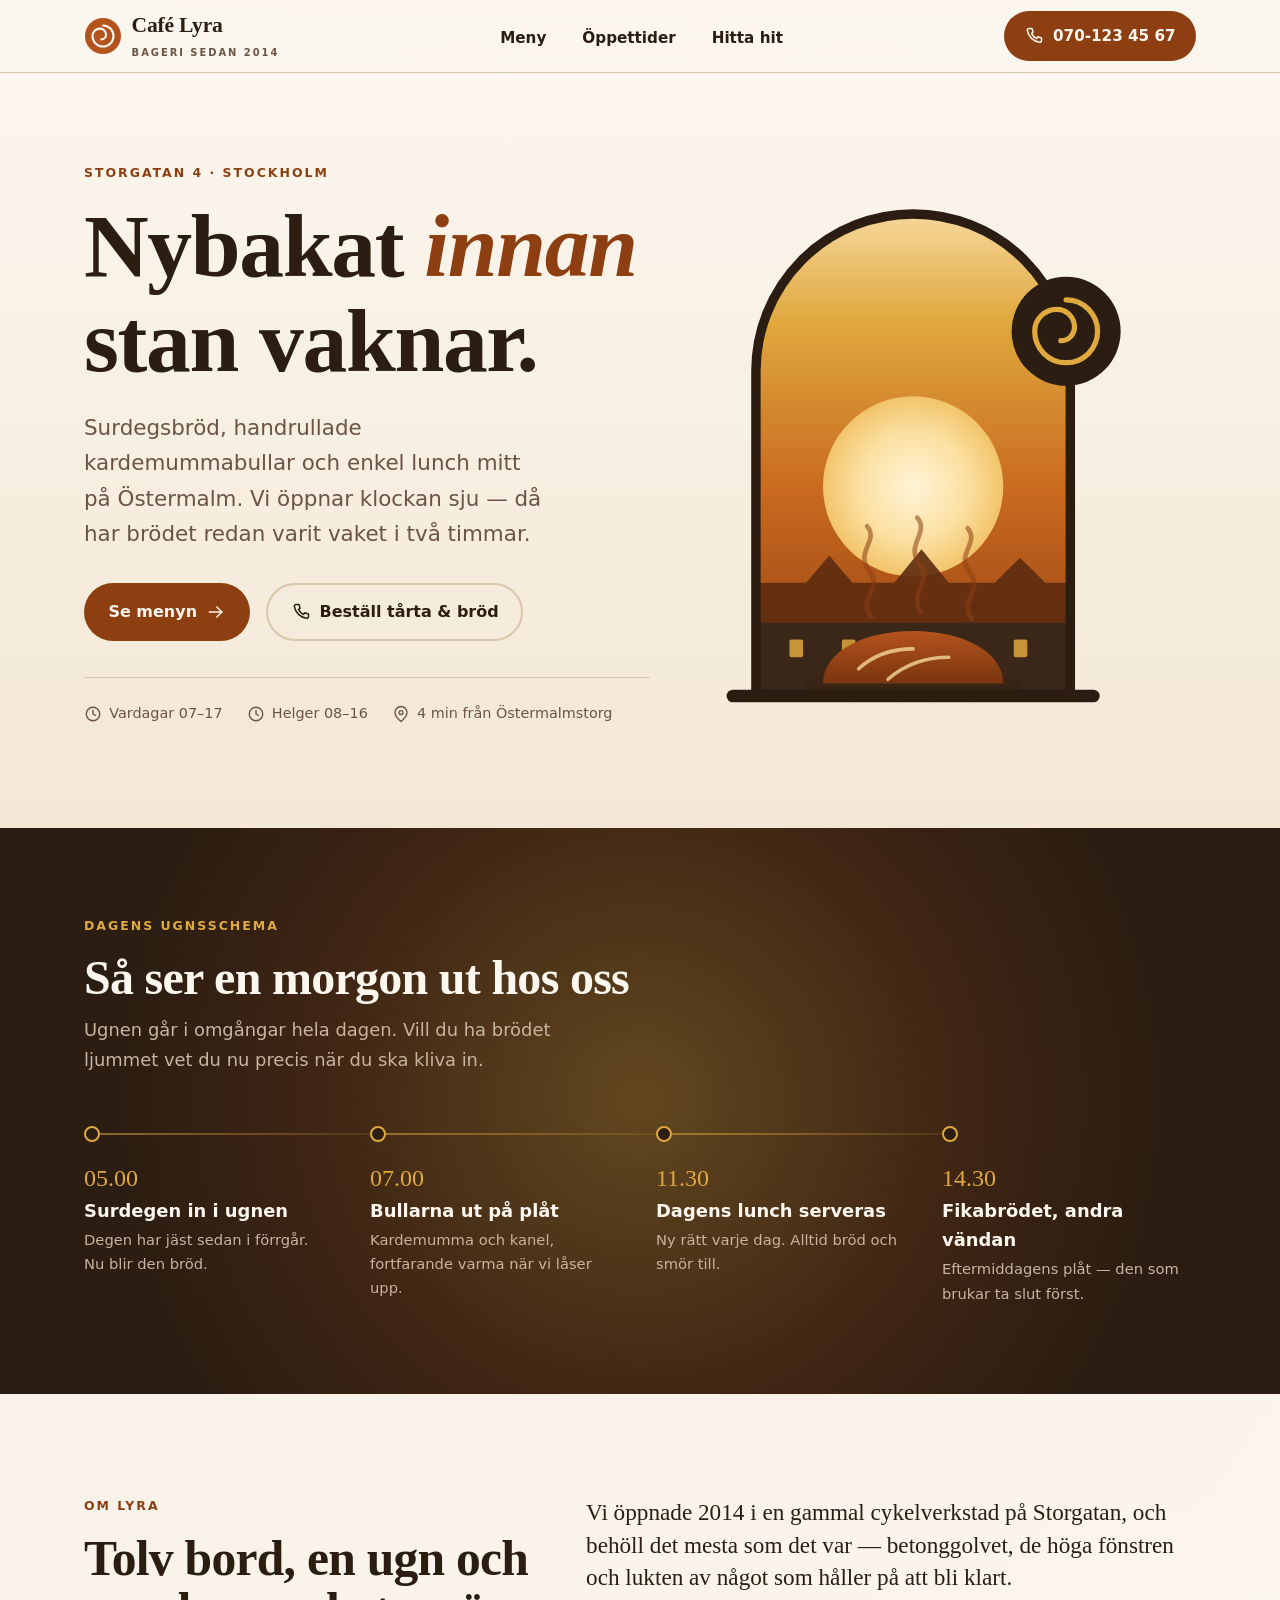
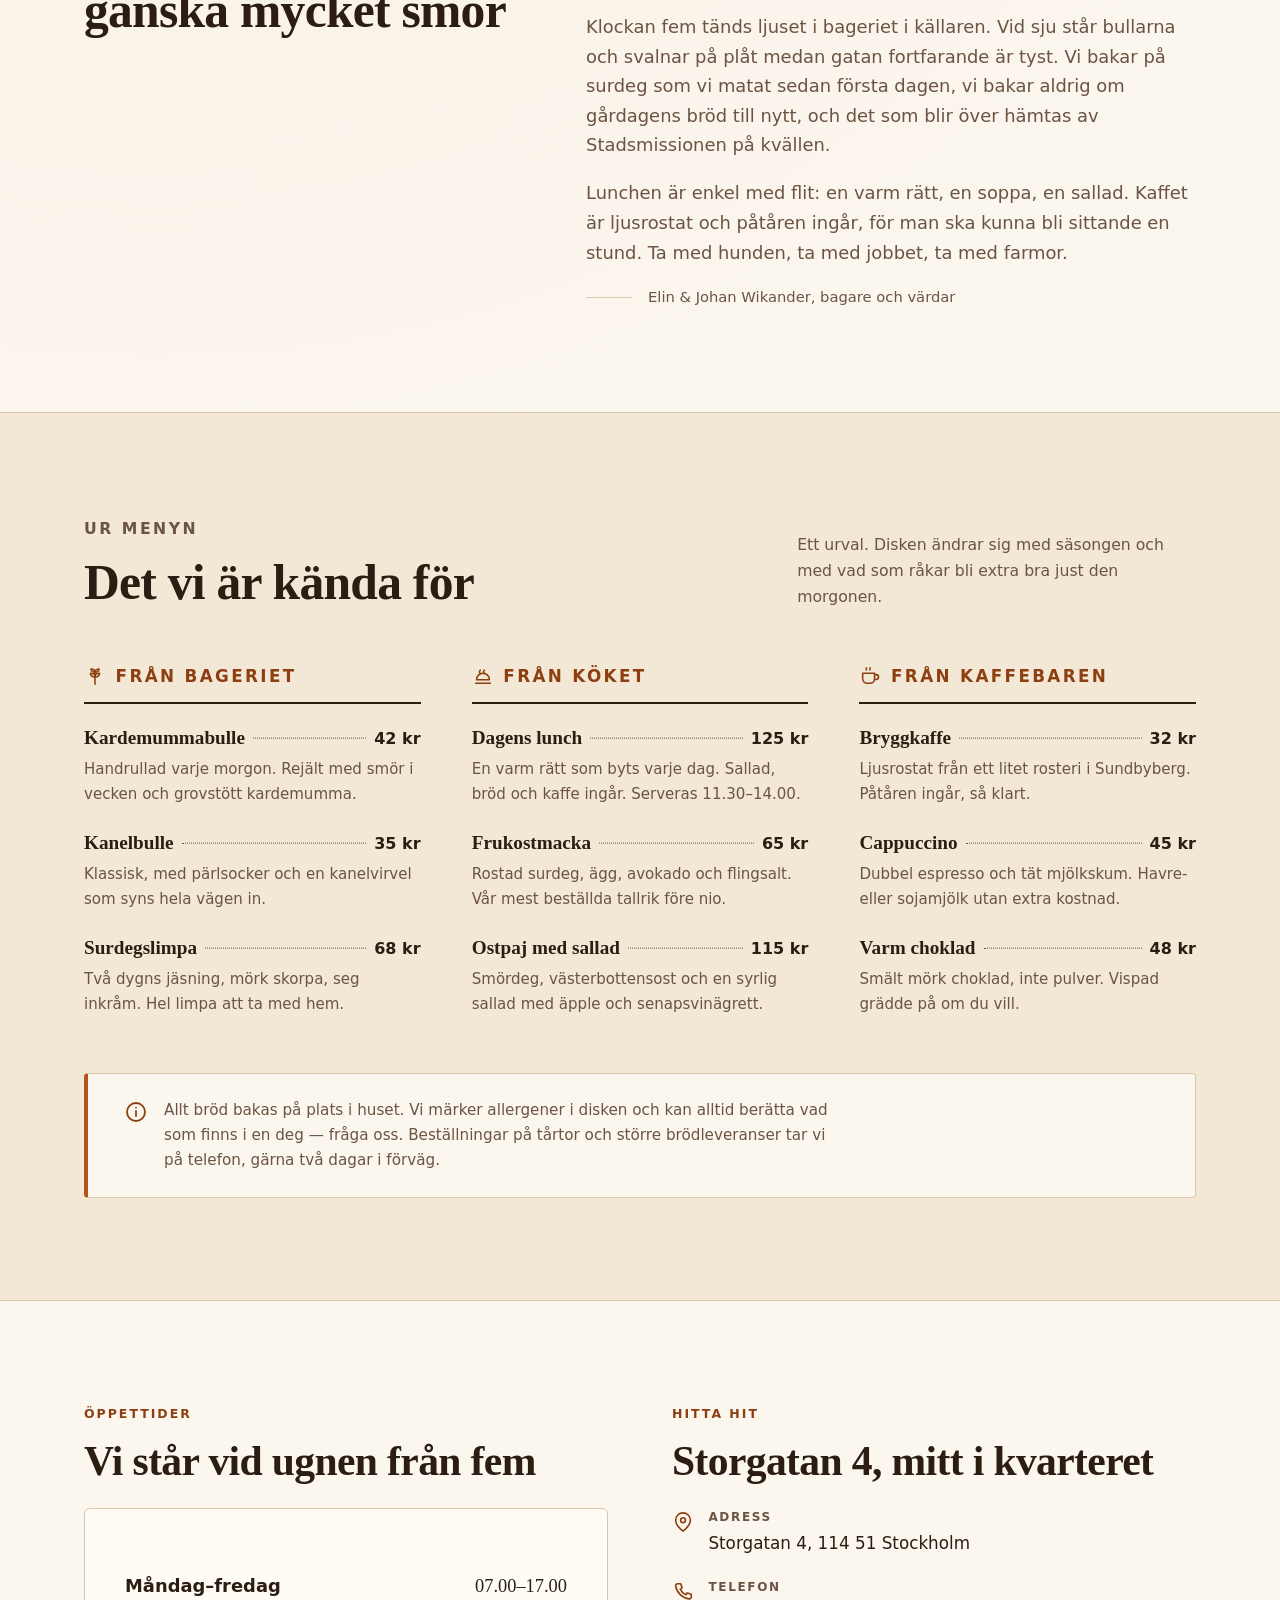
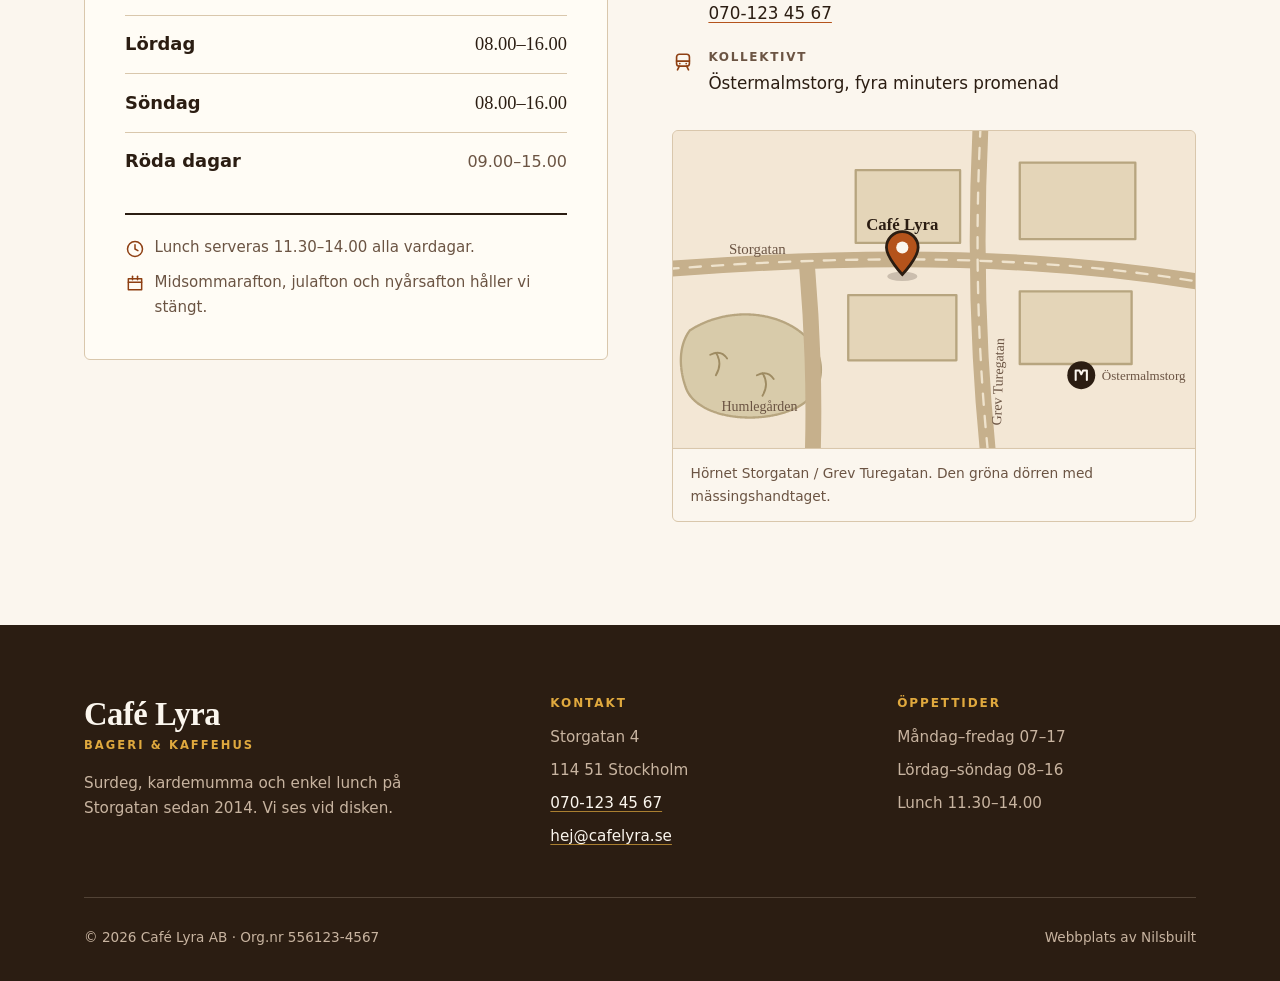
==== demo/cafe-lyra/index.html @ ed6416a3 "feat: Swedish-first bilingual site, comparison table, about and phone proof The customers are Swedis" ====
<!DOCTYPE html>
<html lang="sv">
<head>
<meta charset="utf-8">
<meta name="viewport" content="width=device-width, initial-scale=1">
<title>Café Lyra — bageri och kaffehus på Storgatan i Stockholm</title>
<meta name="description" content="Café Lyra på Storgatan 4 i Stockholm. Surdegsbröd bakat varje morgon, handrullade kardemummabullar och enkel lunch. Öppet 7–17 på vardagar, 8–16 på helger.">
<meta property="og:title" content="Café Lyra — bageri och kaffehus på Storgatan">
<meta property="og:description" content="Surdegsbröd bakat varje morgon, handrullade kardemummabullar och enkel lunch. Storgatan 4, Stockholm.">
<meta property="og:type" content="website">
<meta property="og:locale" content="sv_SE">
<meta name="theme-color" content="#2B1D12">
<style>
  /* ---------------------------------------------------------------
     Café Lyra — visual identity
     Palette: burnt amber, dark roast brown, flour cream, wheat gold
     Type:    Georgia-led serif for voice, system sans for detail
  ----------------------------------------------------------------*/
  :root{
    --cream:      #FBF6EE;
    --cream-deep: #F3E7D5;
    --sand:       #EADCC6;
    --ink:        #2B1D12;
    --ink-soft:   #6B5443;
    --amber:      #B4531B;
    --amber-deep: #8E3F12;
    --gold:       #E0A93E;
    --dark:       #2B1D12;
    --dark-2:     #3B2718;
    --on-dark:    #FBF6EE;
    --on-dark-soft:#C8B4A0;
    --rule:       #D9C7AC;

    --serif: Georgia, "Iowan Old Style", "Palatino Linotype", "Book Antiqua", Palatino, "Times New Roman", serif;
    --sans: system-ui, -apple-system, "Segoe UI", Roboto, "Helvetica Neue", Arial, sans-serif;

    --edge: clamp(1.25rem, 5vw, 4.5rem);
    --maxw: 1240px;
  }

  *,*::before,*::after{ box-sizing:border-box; }

  html{
    -webkit-text-size-adjust:100%;
    scroll-behavior:smooth;
  }

  body{
    margin:0;
    background:var(--cream);
    color:var(--ink);
    font-family:var(--sans);
    font-size:clamp(1rem, 0.96rem + 0.2vw, 1.125rem);
    line-height:1.65;
    overflow-x:hidden;
    /* faint flour-speckle texture, authored in CSS only */
    background-image:
      radial-gradient(circle at 12% 18%, rgba(180,83,27,.05) 0, transparent 38%),
      radial-gradient(circle at 88% 6%,  rgba(224,169,62,.07) 0, transparent 34%);
    background-repeat:no-repeat;
  }

  h1,h2,h3,h4{
    font-family:var(--serif);
    font-weight:700;
    line-height:1.05;
    letter-spacing:-0.015em;
    margin:0;
    text-wrap:balance;
  }
  p{ margin:0; }
  ul,ol{ margin:0; padding:0; list-style:none; }
  a{ color:var(--amber-deep); }
  svg{ display:block; max-width:100%; }

  /* --- focus -------------------------------------------------- */
  a:focus-visible,
  button:focus-visible{
    outline:3px solid var(--amber);
    outline-offset:3px;
    border-radius:4px;
  }
  .on-dark a:focus-visible{
    outline-color:var(--gold);
  }

  .skip{
    position:absolute; left:-9999px; top:0;
    background:var(--ink); color:var(--on-dark);
    padding:.75rem 1.25rem; z-index:100; border-radius:0 0 8px 0;
    font-weight:600;
  }
  .skip:focus{ left:0; }

  .wrap{
    width:100%;
    max-width:var(--maxw);
    margin-inline:auto;
    padding-inline:var(--edge);
  }

  .eyebrow{
    font-family:var(--sans);
    font-size:.78rem;
    font-weight:700;
    letter-spacing:.16em;
    text-transform:uppercase;
    color:var(--amber-deep);
    margin:0 0 1rem;
  }
  .on-dark .eyebrow{ color:var(--gold); }

  section, #hitta-hit{ scroll-margin-top:130px; }

  /* --- buttons ------------------------------------------------ */
  .btn{
    display:inline-flex;
    align-items:center;
    gap:.55rem;
    font-family:var(--sans);
    font-size:1rem;
    font-weight:600;
    text-decoration:none;
    padding:.85rem 1.4rem;
    border-radius:999px;
    border:2px solid transparent;
    transition:transform .18s ease, background-color .18s ease, color .18s ease;
  }
  .btn svg{ flex:none; }
  .btn-primary{
    background:var(--amber-deep);
    color:var(--cream);
  }
  .btn-primary:hover{ background:var(--ink); transform:translateY(-2px); }
  .btn-ghost{
    color:var(--ink);
    border-color:var(--rule);
    background:transparent;
  }
  .btn-ghost:hover{ border-color:var(--ink); transform:translateY(-2px); }

  /* --- header -------------------------------------------------- */
  .site-header{
    position:sticky; top:0; z-index:50;
    background:rgba(251,246,238,.94);
    backdrop-filter:blur(10px);
    border-bottom:1px solid var(--rule);
  }
  .header-inner{
    display:flex;
    align-items:center;
    justify-content:space-between;
    gap:1rem;
    flex-wrap:wrap;
    padding-block:.7rem;
  }
  .wordmark{
    display:inline-flex;
    align-items:center;
    gap:.6rem;
    text-decoration:none;
    color:var(--ink);
  }
  .wordmark .mark{ flex:none; }
  .wordmark .name{
    font-family:var(--serif);
    font-size:1.35rem;
    font-weight:700;
    letter-spacing:-0.01em;
    line-height:1;
  }
  .wordmark .sub{
    display:block;
    font-family:var(--sans);
    font-size:.62rem;
    font-weight:700;
    letter-spacing:.2em;
    text-transform:uppercase;
    color:var(--ink-soft);
    margin-top:.25rem;
  }
  .site-nav ul{
    display:flex;
    align-items:center;
    gap:clamp(1rem, 3vw, 2.25rem);
  }
  .site-nav a{
    color:var(--ink);
    text-decoration:none;
    font-weight:600;
    font-size:.95rem;
    padding:.35rem 0;
    border-bottom:2px solid transparent;
  }
  .site-nav a:hover{ border-bottom-color:var(--amber); }
  .header-call{ padding:.65rem 1.15rem; font-size:.95rem; }
  .header-call .num{ display:none; }

  /* mobile: nav drops to its own row, call button stays up top */
  @media (max-width:719px){
    .header-inner{ padding-block:.6rem; }
    .site-nav{ order:3; width:100%; border-top:1px solid var(--rule); padding-top:.5rem; }
    .site-nav ul{ justify-content:space-between; gap:.5rem; }
    .site-nav a{ font-size:.88rem; }
    section, #hitta-hit{ scroll-margin-top:124px; }
  }
  /* keep wordmark + call button on one row down to 320px */
  @media (max-width:599px){
    .wordmark .sub{ display:none; }
    .wordmark .name{ font-size:1.2rem; }
    .wordmark .mark{ width:34px; height:34px; }
    .header-inner{ gap:.75rem; }
    .header-call{ padding:.55rem .95rem; font-size:.9rem; gap:.4rem; }
  }
  @media (min-width:900px){
    .header-call .num{ display:inline; }
    .header-call .label{ display:none; }
  }

  /* --- hero ---------------------------------------------------- */
  .hero{
    position:relative;
    overflow:hidden;
    padding-block:clamp(2.5rem, 7vw, 6rem) clamp(3rem, 8vw, 7rem);
    background:
      linear-gradient(180deg, var(--cream) 0%, var(--cream-deep) 100%);
  }
  .hero-grid{
    display:grid;
    gap:clamp(2.25rem, 5vw, 4rem);
    align-items:center;
  }
  @media (min-width:960px){
    .hero-grid{ grid-template-columns:1.08fr .92fr; }
  }
  .hero h1{
    font-size:clamp(2.5rem, 8.4vw, 5.6rem);
    margin:0 0 1.4rem;
  }
  .hero h1 .accent{
    color:var(--amber-deep);
    font-style:italic;
  }
  .hero-lead{
    font-size:clamp(1.05rem, 0.98rem + 0.45vw, 1.35rem);
    color:var(--ink-soft);
    max-width:34ch;
    margin-bottom:2rem;
  }
  .hero-actions{
    display:flex;
    flex-wrap:wrap;
    gap:.75rem 1rem;
  }
  .hero-meta{
    display:flex;
    flex-wrap:wrap;
    gap:.5rem 1.5rem;
    margin-top:2.25rem;
    padding-top:1.5rem;
    border-top:1px solid var(--rule);
    font-size:.9rem;
    color:var(--ink-soft);
  }
  .hero-meta span{ display:inline-flex; align-items:center; gap:.45rem; }
  .hero-art{ position:relative; }
  .hero-art svg{ width:100%; height:auto; }

  /* --- oven schedule (the signature band) ---------------------- */
  .oven{
    background:var(--dark);
    color:var(--on-dark);
    position:relative;
    overflow:hidden;
    padding-block:clamp(3rem, 7vw, 5.5rem);
  }
  .oven::before{
    /* dawn glow rising from the oven floor */
    content:"";
    position:absolute;
    left:50%; bottom:-45%;
    width:min(140%, 1100px); aspect-ratio:1;
    transform:translateX(-50%);
    background:radial-gradient(circle, rgba(224,169,62,.30) 0%, rgba(180,83,27,.14) 42%, transparent 68%);
    pointer-events:none;
  }
  .oven > .wrap{ position:relative; }
  .oven h2{
    font-size:clamp(1.9rem, 4.4vw, 3rem);
    margin-bottom:.75rem;
  }
  .oven-intro{
    color:var(--on-dark-soft);
    max-width:46ch;
    margin-bottom:clamp(2.25rem, 5vw, 3.25rem);
  }
  .timeline{
    display:grid;
    gap:0;
  }
  .timeline li{
    position:relative;
    padding-left:2.25rem;
    padding-bottom:2rem;
  }
  .timeline li:last-child{ padding-bottom:0; }
  .timeline li::before{
    /* the connecting line */
    content:"";
    position:absolute;
    left:7px; top:1.5rem; bottom:-.25rem;
    width:2px;
    background:linear-gradient(180deg, rgba(224,169,62,.55), rgba(224,169,62,.12));
  }
  .timeline li:last-child::before{ display:none; }
  .timeline li::after{
    /* the dot */
    content:"";
    position:absolute;
    left:0; top:.55rem;
    width:16px; height:16px;
    border-radius:50%;
    background:var(--dark);
    border:2px solid var(--gold);
  }
  .timeline .time{
    display:block;
    font-family:var(--serif);
    font-size:1.5rem;
    color:var(--gold);
    line-height:1.1;
    margin-bottom:.3rem;
  }
  .timeline .what{
    display:block;
    font-weight:600;
    margin-bottom:.15rem;
  }
  .timeline .note{
    display:block;
    color:var(--on-dark-soft);
    font-size:.92rem;
    max-width:32ch;
  }
  @media (min-width:820px){
    .timeline{
      grid-template-columns:repeat(4, 1fr);
      gap:clamp(1rem, 2.5vw, 2rem);
    }
    .timeline li{
      padding-left:0;
      padding-top:2.4rem;
      padding-bottom:0;
    }
    .timeline li::before{
      left:16px; right:-2rem; top:7px; bottom:auto;
      width:auto; height:2px;
      background:linear-gradient(90deg, rgba(224,169,62,.55), rgba(224,169,62,.12));
    }
    .timeline li::after{ top:0; left:0; }
    .timeline .note{ max-width:26ch; }
  }

  /* --- about --------------------------------------------------- */
  .about{ padding-block:clamp(3.5rem, 8vw, 6.5rem); }
  .about-grid{
    display:grid;
    gap:clamp(2rem, 4vw, 4rem);
    align-items:start;
  }
  @media (min-width:900px){
    .about-grid{ grid-template-columns:.85fr 1.15fr; }
  }
  .about h2{
    font-size:clamp(1.9rem, 4.4vw, 3.1rem);
  }
  .about-body p + p{ margin-top:1.15rem; }
  .about-body p:first-child{
    font-size:clamp(1.15rem, 1.05rem + 0.5vw, 1.5rem);
    font-family:var(--serif);
    line-height:1.4;
    color:var(--ink);
  }
  .about-body p{ color:var(--ink-soft); max-width:60ch; }
  .signature{
    margin-top:2rem;
    display:flex;
    align-items:center;
    gap:1rem;
    color:var(--ink-soft);
    font-size:.92rem;
  }
  .signature .line{
    flex:none; width:46px; height:1px; background:var(--rule);
  }

  /* --- menu ---------------------------------------------------- */
  .menu{
    background:var(--cream-deep);
    padding-block:clamp(3.5rem, 8vw, 6.5rem);
    border-block:1px solid var(--rule);
  }
  .section-head{
    display:flex;
    flex-wrap:wrap;
    align-items:flex-end;
    justify-content:space-between;
    gap:1rem 2rem;
    margin-bottom:clamp(2.25rem, 5vw, 3.5rem);
  }
  .section-head h2{
    font-size:clamp(1.9rem, 4.4vw, 3.1rem);
  }
  .section-head p{
    color:var(--ink-soft);
    max-width:40ch;
    font-size:.98rem;
  }
  .menu-groups{
    display:grid;
    gap:clamp(2.25rem, 4vw, 3.5rem);
  }
  @media (min-width:700px){
    .menu-groups{ grid-template-columns:repeat(2, minmax(0,1fr)); }
  }
  @media (min-width:1080px){
    .menu-groups{ grid-template-columns:repeat(3, minmax(0,1fr)); }
  }
  .menu-group h3{
    display:flex;
    align-items:center;
    gap:.6rem;
    font-size:1.05rem;
    font-family:var(--sans);
    font-weight:700;
    letter-spacing:.14em;
    text-transform:uppercase;
    color:var(--amber-deep);
    padding-bottom:.9rem;
    margin-bottom:1.4rem;
    border-bottom:2px solid var(--ink);
  }
  .menu-group h3 svg{ flex:none; }
  .menu-group li + li{ margin-top:1.5rem; }
  .item-line{
    display:flex;
    align-items:baseline;
    gap:.5rem;
  }
  .item-name{
    font-family:var(--serif);
    font-size:1.2rem;
    font-weight:700;
    line-height:1.2;
  }
  .leader{
    flex:1 1 auto;
    min-width:1rem;
    border-bottom:1px dotted var(--ink-soft);
    transform:translateY(-.3em);
  }
  .price{
    flex:none;
    font-variant-numeric:tabular-nums;
    font-weight:700;
    font-size:1rem;
    white-space:nowrap;
  }
  .item-desc{
    color:var(--ink-soft);
    font-size:.94rem;
    margin-top:.3rem;
    max-width:38ch;
  }
  .menu-note{
    margin-top:clamp(2.5rem, 5vw, 3.5rem);
    padding:1.5rem clamp(1.25rem, 3vw, 2.25rem);
    background:var(--cream);
    border:1px solid var(--rule);
    border-left:4px solid var(--amber);
    border-radius:4px;
    display:flex;
    gap:1rem;
    align-items:flex-start;
  }
  .menu-note svg{ flex:none; color:var(--amber-deep); margin-top:.15rem; }
  .menu-note p{ color:var(--ink-soft); font-size:.95rem; max-width:70ch; }

  /* --- hours + find -------------------------------------------- */
  .visit{ padding-block:clamp(3.5rem, 8vw, 6.5rem); }
  .visit-grid{
    display:grid;
    gap:clamp(2.5rem, 5vw, 4.5rem);
    align-items:start;
  }
  @media (min-width:940px){
    .visit-grid{ grid-template-columns:1fr 1fr; }
  }
  .card{
    background:#FFFCF5;
    border:1px solid var(--rule);
    border-radius:6px;
    padding:clamp(1.5rem, 3.5vw, 2.5rem);
  }
  .visit h2{
    font-size:clamp(1.7rem, 4vw, 2.6rem);
    margin-bottom:1.5rem;
  }
  .hours{ margin-top:.5rem; }
  .hours li{
    display:flex;
    align-items:baseline;
    justify-content:space-between;
    gap:1rem;
    padding:.85rem 0;
    border-bottom:1px solid var(--rule);
  }
  .hours li:last-of-type{ border-bottom:0; }
  .hours .day{ font-weight:600; }
  .hours .time{
    font-family:var(--serif);
    font-size:1.15rem;
    font-variant-numeric:tabular-nums;
    white-space:nowrap;
  }
  .hours .closed{ color:var(--ink-soft); font-family:var(--sans); font-size:1rem; }
  .hours-extra{
    margin-top:1.5rem;
    padding-top:1.25rem;
    border-top:2px solid var(--ink);
    display:grid;
    gap:.6rem;
  }
  .hours-extra div{
    display:flex; gap:.6rem; align-items:flex-start;
    color:var(--ink-soft); font-size:.94rem;
  }
  .hours-extra svg{ flex:none; color:var(--amber-deep); margin-top:.2rem; }

  .find-details{ margin-bottom:2rem; display:grid; gap:1.25rem; }
  .detail{
    display:flex; gap:.9rem; align-items:flex-start;
  }
  .detail svg{ flex:none; color:var(--amber-deep); margin-top:.2rem; }
  .detail dt{
    font-size:.75rem; font-weight:700; letter-spacing:.14em;
    text-transform:uppercase; color:var(--ink-soft); margin-bottom:.15rem;
  }
  .detail dd{ margin:0; font-size:1.05rem; }
  .detail dd a{ color:var(--ink); text-decoration-color:var(--amber); text-underline-offset:3px; }
  .detail dd a:hover{ color:var(--amber-deep); }

  .map-frame{
    border:1px solid var(--rule);
    border-radius:6px;
    overflow:hidden;
    background:var(--sand);
  }
  .map-frame svg{ width:100%; height:auto; }
  .map-caption{
    padding:.85rem 1.1rem;
    background:var(--cream);
    border-top:1px solid var(--rule);
    font-size:.86rem;
    color:var(--ink-soft);
  }

  /* --- footer -------------------------------------------------- */
  .site-footer{
    background:var(--dark);
    color:var(--on-dark);
    padding-block:clamp(3rem, 6vw, 4.5rem) 2rem;
  }
  .footer-grid{
    display:grid;
    gap:2.25rem;
    padding-bottom:2.5rem;
    border-bottom:1px solid rgba(200,180,160,.25);
  }
  @media (min-width:760px){
    .footer-grid{ grid-template-columns:1.4fr 1fr 1fr; gap:3rem; }
  }
  .footer-grid h3{
    font-family:var(--sans);
    font-size:.75rem;
    font-weight:700;
    letter-spacing:.16em;
    text-transform:uppercase;
    color:var(--gold);
    margin-bottom:1rem;
  }
  .footer-brand h2{
    font-family:var(--serif);
    font-size:clamp(1.6rem, 1.4rem + 0.8vw, 2.1rem);
    color:var(--on-dark);
    margin-bottom:.35rem;
  }
  .footer-brand .name{
    display:block;
    font-family:var(--sans);
    font-size:.72rem;
    font-weight:700;
    letter-spacing:.18em;
    text-transform:uppercase;
    color:var(--gold);
    margin-bottom:1rem;
  }
  .footer-brand p{ color:var(--on-dark-soft); max-width:34ch; font-size:.95rem; }
  .footer-list li{ margin-bottom:.5rem; color:var(--on-dark-soft); font-size:.95rem; }
  .footer-list a{ color:var(--on-dark); text-decoration-color:rgba(224,169,62,.7); text-underline-offset:3px; }
  .footer-list a:hover{ color:var(--gold); }
  .footer-bottom{
    display:flex;
    flex-wrap:wrap;
    gap:.5rem 1.5rem;
    justify-content:space-between;
    padding-top:1.75rem;
    font-size:.85rem;
    color:var(--on-dark-soft);
  }
  .footer-bottom a{ color:var(--on-dark-soft); }
  .footer-bottom a:hover{ color:var(--gold); }

  /* --- motion -------------------------------------------------- */
  .steam{
    animation:drift 7s ease-in-out infinite;
    transform-origin:center;
  }
  .steam-2{ animation-duration:9s; animation-delay:-2.5s; }
  .steam-3{ animation-duration:8s; animation-delay:-4s; }
  @keyframes drift{
    0%,100%{ opacity:.55; transform:translateY(0) translateX(0); }
    50%    { opacity:.9;  transform:translateY(-10px) translateX(4px); }
  }
  .glow{ animation:breathe 9s ease-in-out infinite; transform-origin:center; }
  @keyframes breathe{
    0%,100%{ opacity:.75; }
    50%    { opacity:1; }
  }

  @media (prefers-reduced-motion:reduce){
    html{ scroll-behavior:auto; }
    *,*::before,*::after{
      animation-duration:.001ms !important;
      animation-iteration-count:1 !important;
      transition-duration:.001ms !important;
      scroll-behavior:auto !important;
    }
    .btn:hover{ transform:none; }
  }
</style>
</head>
<body>

<a class="skip" href="#innehall">Hoppa till innehållet</a>

<header class="site-header">
  <div class="wrap header-inner">
    <a class="wordmark" href="#top">
      <!-- kardemummabullens spiral — husets märke -->
      <svg class="mark" width="38" height="38" viewBox="0 0 38 38" aria-hidden="true" focusable="false">
        <circle cx="19" cy="19" r="18" fill="#B4531B"></circle>
        <path d="M19 8.5c5.8 0 10.5 4.7 10.5 10.5S24.8 29.5 19 29.5 8.5 24.8 8.5 19c0-4.1 3.3-7.4 7.4-7.4 3.4 0 6.1 2.7 6.1 6.1 0 2.6-2.1 4.7-4.7 4.7"
              fill="none" stroke="#FBF6EE" stroke-width="2.1" stroke-linecap="round"></path>
      </svg>
      <span>
        <span class="name">Café Lyra</span>
        <span class="sub">Bageri sedan 2014</span>
      </span>
    </a>

    <nav class="site-nav" aria-label="Huvudmeny">
      <ul>
        <li><a href="#meny">Meny</a></li>
        <li><a href="#oppettider">Öppettider</a></li>
        <li><a href="#hitta-hit">Hitta hit</a></li>
      </ul>
    </nav>

    <a class="btn btn-primary header-call" href="tel:+46701234567">
      <svg width="20" height="20" viewBox="0 0 24 24" fill="none" stroke="currentColor" stroke-width="1.8" stroke-linecap="round" stroke-linejoin="round" aria-hidden="true" focusable="false">
        <path d="M6.5 3h3l1.5 4.5-2 1.4a12 12 0 0 0 6.1 6.1l1.4-2L21 14.5v3a2 2 0 0 1-2.2 2A17 17 0 0 1 4 5.2 2 2 0 0 1 6 3Z"></path>
      </svg>
      <span class="num">070-123 45 67</span>
      <span class="label">Ring oss</span>
    </a>
  </div>
</header>

<main id="innehall">

  <!-- ============ HERO ============ -->
  <section class="hero" id="top" aria-labelledby="hero-rubrik">
    <div class="wrap hero-grid">
      <div class="hero-copy">
        <p class="eyebrow">Storgatan 4 &middot; Stockholm</p>
        <h1 id="hero-rubrik">Nybakat <span class="accent">innan</span> stan vaknar.</h1>
        <p class="hero-lead">
          Surdegsbröd, handrullade kardemummabullar och enkel lunch mitt på Östermalm.
          Vi öppnar klockan sju — då har brödet redan varit vaket i två timmar.
        </p>
        <div class="hero-actions">
          <a class="btn btn-primary" href="#meny">
            Se menyn
            <svg width="20" height="20" viewBox="0 0 24 24" fill="none" stroke="currentColor" stroke-width="1.8" stroke-linecap="round" stroke-linejoin="round" aria-hidden="true" focusable="false">
              <path d="M4 12h15"></path><path d="m13 6 6 6-6 6"></path>
            </svg>
          </a>
          <a class="btn btn-ghost" href="tel:+46701234567">
            <svg width="20" height="20" viewBox="0 0 24 24" fill="none" stroke="currentColor" stroke-width="1.8" stroke-linecap="round" stroke-linejoin="round" aria-hidden="true" focusable="false">
              <path d="M6.5 3h3l1.5 4.5-2 1.4a12 12 0 0 0 6.1 6.1l1.4-2L21 14.5v3a2 2 0 0 1-2.2 2A17 17 0 0 1 4 5.2 2 2 0 0 1 6 3Z"></path>
            </svg>
            Beställ tårta &amp; bröd
          </a>
        </div>
        <p class="hero-meta">
          <span>
            <svg width="18" height="18" viewBox="0 0 24 24" fill="none" stroke="currentColor" stroke-width="1.8" stroke-linecap="round" stroke-linejoin="round" aria-hidden="true" focusable="false">
              <circle cx="12" cy="12" r="9"></circle><path d="M12 7v5l3.5 2"></path>
            </svg>
            Vardagar 07–17
          </span>
          <span>
            <svg width="18" height="18" viewBox="0 0 24 24" fill="none" stroke="currentColor" stroke-width="1.8" stroke-linecap="round" stroke-linejoin="round" aria-hidden="true" focusable="false">
              <circle cx="12" cy="12" r="9"></circle><path d="M12 7v5l3.5 2"></path>
            </svg>
            Helger 08–16
          </span>
          <span>
            <svg width="18" height="18" viewBox="0 0 24 24" fill="none" stroke="currentColor" stroke-width="1.8" stroke-linecap="round" stroke-linejoin="round" aria-hidden="true" focusable="false">
              <path d="M20 10c0 5.5-8 12-8 12s-8-6.5-8-12a8 8 0 1 1 16 0Z"></path><circle cx="12" cy="10" r="2.6"></circle>
            </svg>
            4 min från Östermalmstorg
          </span>
        </p>
      </div>

      <!-- Husets bild: ugnsluckan som ett gryningsfönster -->
      <div class="hero-art" aria-hidden="true">
        <svg viewBox="0 0 460 520" role="presentation" focusable="false">
          <defs>
            <linearGradient id="lyra-dawn" x1="0" y1="1" x2="0" y2="0">
              <stop offset="0%"  stop-color="#8E3F12"></stop>
              <stop offset="42%" stop-color="#C9691F"></stop>
              <stop offset="78%" stop-color="#E0A93E"></stop>
              <stop offset="100%" stop-color="#F6D79A"></stop>
            </linearGradient>
            <radialGradient id="lyra-sun" cx="50%" cy="50%" r="50%">
              <stop offset="0%"  stop-color="#FFF3D6"></stop>
              <stop offset="60%" stop-color="#FBE0A2"></stop>
              <stop offset="100%" stop-color="#F2C46A"></stop>
            </radialGradient>
            <linearGradient id="lyra-crust" x1="0" y1="0" x2="0" y2="1">
              <stop offset="0%"  stop-color="#B4531B"></stop>
              <stop offset="100%" stop-color="#7A3510"></stop>
            </linearGradient>
            <clipPath id="lyra-arch-clip">
              <path d="M40 500V190a150 150 0 0 1 300 0v310Z"></path>
            </clipPath>
          </defs>

          <!-- valvet / ugnsluckan -->
          <g>
            <path d="M40 500V190a150 150 0 0 1 300 0v310Z" fill="url(#lyra-dawn)"></path>

            <g clip-path="url(#lyra-arch-clip)">
              <!-- soluppgång -->
              <circle class="glow" cx="190" cy="300" r="86" fill="url(#lyra-sun)"></circle>
              <!-- horisont: takåsar längs Storgatan -->
              <path d="M40 392h48l22-26 22 26h40l26-32 26 32h44l24-24 24 24h44v120H40Z"
                    fill="#5E2C10" opacity=".9"></path>
              <path d="M40 430h300v70H40Z" fill="#3B2718"></path>
              <!-- upplysta fönster -->
              <g fill="#E0A93E" opacity=".85">
                <rect x="72"  y="446" width="13" height="17" rx="2"></rect>
                <rect x="122" y="446" width="13" height="17" rx="2"></rect>
                <rect x="212" y="446" width="13" height="17" rx="2"></rect>
                <rect x="286" y="446" width="13" height="17" rx="2"></rect>
              </g>
            </g>

            <!-- valvets ram -->
            <path d="M40 500V190a150 150 0 0 1 300 0v310" fill="none" stroke="#2B1D12" stroke-width="9" stroke-linecap="square"></path>
            <path d="M18 500h344" stroke="#2B1D12" stroke-width="12" stroke-linecap="round"></path>
          </g>

          <!-- limpan på hällen -->
          <g transform="translate(0 4)">
            <ellipse cx="190" cy="486" rx="104" ry="15" fill="#2B1D12" opacity=".28"></ellipse>
            <path d="M104 484c0-30 38-50 86-50s86 20 86 50Z" fill="url(#lyra-crust)"></path>
            <g stroke="#F6D79A" stroke-width="3.4" stroke-linecap="round" opacity=".8" fill="none">
              <path d="M138 470c14-13 30-19 52-19"></path>
              <path d="M166 480c16-14 34-21 58-21"></path>
            </g>
          </g>

          <!-- ånga -->
          <g fill="none" stroke="#8E3F12" stroke-width="4.5" stroke-linecap="round" opacity=".55">
            <path class="steam"   d="M150 424c-14-16 12-26-2-44s10-28-2-42"></path>
            <path class="steam steam-2" d="M198 420c-14-18 12-28-2-46s10-30-2-44"></path>
            <path class="steam steam-3" d="M246 426c-14-16 12-26-2-44s10-28-2-42"></path>
          </g>

          <!-- bullens spiral, husets märke, som ett sigill på valvet -->
          <g transform="translate(284 100)">
            <circle cx="52" cy="52" r="52" fill="#2B1D12"></circle>
            <path d="M52 22c16.6 0 30 13.4 30 30S68.6 82 52 82 22 68.6 22 52c0-11.6 9.4-21 21-21 9.4 0 17 7.6 17 17 0 7.2-5.8 13-13 13"
                  fill="none" stroke="#E0A93E" stroke-width="5" stroke-linecap="round"></path>
          </g>
        </svg>
      </div>
    </div>
  </section>

  <!-- ============ UGNSSCHEMA ============ -->
  <section class="oven on-dark" aria-labelledby="ugn-rubrik">
    <div class="wrap">
      <p class="eyebrow">Dagens ugnsschema</p>
      <h2 id="ugn-rubrik">Så ser en morgon ut hos oss</h2>
      <p class="oven-intro">
        Ugnen går i omgångar hela dagen. Vill du ha brödet ljummet vet du nu precis när du ska kliva in.
      </p>

      <ol class="timeline">
        <li>
          <span class="time">05.00</span>
          <span class="what">Surdegen in i ugnen</span>
          <span class="note">Degen har jäst sedan i förrgår. Nu blir den bröd.</span>
        </li>
        <li>
          <span class="time">07.00</span>
          <span class="what">Bullarna ut på plåt</span>
          <span class="note">Kardemumma och kanel, fortfarande varma när vi låser upp.</span>
        </li>
        <li>
          <span class="time">11.30</span>
          <span class="what">Dagens lunch serveras</span>
          <span class="note">Ny rätt varje dag. Alltid bröd och smör till.</span>
        </li>
        <li>
          <span class="time">14.30</span>
          <span class="what">Fikabrödet, andra vändan</span>
          <span class="note">Eftermiddagens plåt — den som brukar ta slut först.</span>
        </li>
      </ol>
    </div>
  </section>

  <!-- ============ OM OSS ============ -->
  <section class="about" aria-labelledby="om-rubrik">
    <div class="wrap about-grid">
      <div>
        <p class="eyebrow">Om Lyra</p>
        <h2 id="om-rubrik">Tolv bord, en ugn och ganska mycket smör</h2>
      </div>
      <div class="about-body">
        <p>
          Vi öppnade 2014 i en gammal cykelverkstad på Storgatan, och behöll det mesta som det var —
          betonggolvet, de höga fönstren och lukten av något som håller på att bli klart.
        </p>
        <p>
          Klockan fem tänds ljuset i bageriet i källaren. Vid sju står bullarna och svalnar på plåt
          medan gatan fortfarande är tyst. Vi bakar på surdeg som vi matat sedan första dagen, vi bakar
          aldrig om gårdagens bröd till nytt, och det som blir över hämtas av Stadsmissionen på kvällen.
        </p>
        <p>
          Lunchen är enkel med flit: en varm rätt, en soppa, en sallad. Kaffet är ljusrostat och påtåren
          ingår, för man ska kunna bli sittande en stund. Ta med hunden, ta med jobbet, ta med farmor.
        </p>
        <p class="signature">
          <span class="line" aria-hidden="true"></span>
          Elin &amp; Johan Wikander, bagare och värdar
        </p>
      </div>
    </div>
  </section>

  <!-- ============ MENY ============ -->
  <section class="menu" id="meny" aria-labelledby="meny-rubrik">
    <div class="wrap">
      <div class="section-head">
        <div>
          <p class="eyebrow">Ur menyn</p>
          <h2 id="meny-rubrik">Det vi är kända för</h2>
        </div>
        <p>Ett urval. Disken ändrar sig med säsongen och med vad som råkar bli extra bra just den morgonen.</p>
      </div>

      <div class="menu-groups">

        <div class="menu-group">
          <h3>
            <svg width="22" height="22" viewBox="0 0 24 24" fill="none" stroke="currentColor" stroke-width="1.7" stroke-linecap="round" stroke-linejoin="round" aria-hidden="true" focusable="false">
              <path d="M12 21V9"></path>
              <path d="M12 13c-3 0-5-1.6-5-4 2.9 0 5 1.6 5 4Z"></path>
              <path d="M12 13c3 0 5-1.6 5-4-2.9 0-5 1.6-5 4Z"></path>
              <path d="M12 8c-2.6 0-4.4-1.5-4.4-3.6C10.2 4.4 12 5.9 12 8Z"></path>
              <path d="M12 8c2.6 0 4.4-1.5 4.4-3.6C13.8 4.4 12 5.9 12 8Z"></path>
            </svg>
            Från bageriet
          </h3>
          <ul>
            <li>
              <p class="item-line">
                <span class="item-name">Kardemummabulle</span>
                <span class="leader" aria-hidden="true"></span>
                <span class="price">42 kr</span>
              </p>
              <p class="item-desc">Handrullad varje morgon. Rejält med smör i vecken och grovstött kardemumma.</p>
            </li>
            <li>
              <p class="item-line">
                <span class="item-name">Kanelbulle</span>
                <span class="leader" aria-hidden="true"></span>
                <span class="price">35 kr</span>
              </p>
              <p class="item-desc">Klassisk, med pärlsocker och en kanelvirvel som syns hela vägen in.</p>
            </li>
            <li>
              <p class="item-line">
                <span class="item-name">Surdegslimpa</span>
                <span class="leader" aria-hidden="true"></span>
                <span class="price">68 kr</span>
              </p>
              <p class="item-desc">Två dygns jäsning, mörk skorpa, seg inkråm. Hel limpa att ta med hem.</p>
            </li>
          </ul>
        </div>

        <div class="menu-group">
          <h3>
            <svg width="22" height="22" viewBox="0 0 24 24" fill="none" stroke="currentColor" stroke-width="1.7" stroke-linecap="round" stroke-linejoin="round" aria-hidden="true" focusable="false">
              <path d="M4 20h16"></path>
              <path d="M5 16h14a7 7 0 0 0-14 0Z"></path>
              <path d="M9 5.5c0 1-1 1-1 2s1 1 1 2"></path>
              <path d="M13.5 5.5c0 1-1 1-1 2s1 1 1 2"></path>
            </svg>
            Från köket
          </h3>
          <ul>
            <li>
              <p class="item-line">
                <span class="item-name">Dagens lunch</span>
                <span class="leader" aria-hidden="true"></span>
                <span class="price">125 kr</span>
              </p>
              <p class="item-desc">En varm rätt som byts varje dag. Sallad, bröd och kaffe ingår. Serveras 11.30–14.00.</p>
            </li>
            <li>
              <p class="item-line">
                <span class="item-name">Frukostmacka</span>
                <span class="leader" aria-hidden="true"></span>
                <span class="price">65 kr</span>
              </p>
              <p class="item-desc">Rostad surdeg, ägg, avokado och flingsalt. Vår mest beställda tallrik före nio.</p>
            </li>
            <li>
              <p class="item-line">
                <span class="item-name">Ostpaj med sallad</span>
                <span class="leader" aria-hidden="true"></span>
                <span class="price">115 kr</span>
              </p>
              <p class="item-desc">Smördeg, västerbottensost och en syrlig sallad med äpple och senapsvinägrett.</p>
            </li>
          </ul>
        </div>

        <div class="menu-group">
          <h3>
            <svg width="22" height="22" viewBox="0 0 24 24" fill="none" stroke="currentColor" stroke-width="1.7" stroke-linecap="round" stroke-linejoin="round" aria-hidden="true" focusable="false">
              <path d="M4 9h13v6a5 5 0 0 1-5 5H9a5 5 0 0 1-5-5Z"></path>
              <path d="M17 10.5h1.6a2.7 2.7 0 0 1 0 5.4H17"></path>
              <path d="M8 3v2.5"></path><path d="M12 3v2.5"></path>
            </svg>
            Från kaffebaren
          </h3>
          <ul>
            <li>
              <p class="item-line">
                <span class="item-name">Bryggkaffe</span>
                <span class="leader" aria-hidden="true"></span>
                <span class="price">32 kr</span>
              </p>
              <p class="item-desc">Ljusrostat från ett litet rosteri i Sundbyberg. Påtåren ingår, så klart.</p>
            </li>
            <li>
              <p class="item-line">
                <span class="item-name">Cappuccino</span>
                <span class="leader" aria-hidden="true"></span>
                <span class="price">45 kr</span>
              </p>
              <p class="item-desc">Dubbel espresso och tät mjölkskum. Havre- eller sojamjölk utan extra kostnad.</p>
            </li>
            <li>
              <p class="item-line">
                <span class="item-name">Varm choklad</span>
                <span class="leader" aria-hidden="true"></span>
                <span class="price">48 kr</span>
              </p>
              <p class="item-desc">Smält mörk choklad, inte pulver. Vispad grädde på om du vill.</p>
            </li>
          </ul>
        </div>

      </div>

      <div class="menu-note">
        <svg width="24" height="24" viewBox="0 0 24 24" fill="none" stroke="currentColor" stroke-width="1.8" stroke-linecap="round" stroke-linejoin="round" aria-hidden="true" focusable="false">
          <circle cx="12" cy="12" r="9"></circle><path d="M12 11v5"></path><path d="M12 7.6h.01"></path>
        </svg>
        <p>
          Allt bröd bakas på plats i huset. Vi märker allergener i disken och kan alltid berätta vad som
          finns i en deg — fråga oss. Beställningar på tårtor och större brödleveranser tar vi på telefon,
          gärna två dagar i förväg.
        </p>
      </div>
    </div>
  </section>

  <!-- ============ ÖPPETTIDER + HITTA HIT ============ -->
  <section class="visit" id="oppettider" aria-labelledby="besok-rubrik">
    <div class="wrap visit-grid">

      <div>
        <p class="eyebrow">Öppettider</p>
        <h2 id="besok-rubrik">Vi står vid ugnen från fem</h2>
        <div class="card">
          <ul class="hours">
            <li><span class="day">Måndag–fredag</span> <span class="time">07.00–17.00</span></li>
            <li><span class="day">Lördag</span> <span class="time">08.00–16.00</span></li>
            <li><span class="day">Söndag</span> <span class="time">08.00–16.00</span></li>
            <li><span class="day">Röda dagar</span> <span class="time closed">09.00–15.00</span></li>
          </ul>
          <div class="hours-extra">
            <div>
              <svg width="20" height="20" viewBox="0 0 24 24" fill="none" stroke="currentColor" stroke-width="1.8" stroke-linecap="round" stroke-linejoin="round" aria-hidden="true" focusable="false">
                <circle cx="12" cy="12" r="9"></circle><path d="M12 7v5l3.5 2"></path>
              </svg>
              <p>Lunch serveras 11.30–14.00 alla vardagar.</p>
            </div>
            <div>
              <svg width="20" height="20" viewBox="0 0 24 24" fill="none" stroke="currentColor" stroke-width="1.8" stroke-linecap="round" stroke-linejoin="round" aria-hidden="true" focusable="false">
                <path d="M4 7h16v13H4z"></path><path d="M4 11h16"></path><path d="M9 4v4"></path><path d="M15 4v4"></path>
              </svg>
              <p>Midsommarafton, julafton och nyårsafton håller vi stängt.</p>
            </div>
          </div>
        </div>
      </div>

      <div id="hitta-hit">
        <p class="eyebrow">Hitta hit</p>
        <h2>Storgatan 4, mitt i kvarteret</h2>

        <dl class="find-details">
          <div class="detail">
            <svg width="22" height="22" viewBox="0 0 24 24" fill="none" stroke="currentColor" stroke-width="1.8" stroke-linecap="round" stroke-linejoin="round" aria-hidden="true" focusable="false">
              <path d="M20 10c0 5.5-8 12-8 12s-8-6.5-8-12a8 8 0 1 1 16 0Z"></path><circle cx="12" cy="10" r="2.6"></circle>
            </svg>
            <div>
              <dt>Adress</dt>
              <dd>Storgatan 4, 114 51 Stockholm</dd>
            </div>
          </div>
          <div class="detail">
            <svg width="22" height="22" viewBox="0 0 24 24" fill="none" stroke="currentColor" stroke-width="1.8" stroke-linecap="round" stroke-linejoin="round" aria-hidden="true" focusable="false">
              <path d="M6.5 3h3l1.5 4.5-2 1.4a12 12 0 0 0 6.1 6.1l1.4-2L21 14.5v3a2 2 0 0 1-2.2 2A17 17 0 0 1 4 5.2 2 2 0 0 1 6 3Z"></path>
            </svg>
            <div>
              <dt>Telefon</dt>
              <dd><a href="tel:+46701234567">070-123 45 67</a></dd>
            </div>
          </div>
          <div class="detail">
            <svg width="22" height="22" viewBox="0 0 24 24" fill="none" stroke="currentColor" stroke-width="1.8" stroke-linecap="round" stroke-linejoin="round" aria-hidden="true" focusable="false">
              <rect x="5" y="3.5" width="14" height="13" rx="3"></rect>
              <path d="M5 11h14"></path><path d="m8 16.5-2 4"></path><path d="m16 16.5 2 4"></path>
              <path d="M8.5 13.8h.01"></path><path d="M15.5 13.8h.01"></path>
            </svg>
            <div>
              <dt>Kollektivt</dt>
              <dd>Östermalmstorg, fyra minuters promenad</dd>
            </div>
          </div>
        </dl>

        <div class="map-frame">
          <svg viewBox="0 0 560 340" role="img" aria-labelledby="karta-titel karta-beskrivning">
            <title id="karta-titel">Handritad karta över kvarteret</title>
            <desc id="karta-beskrivning">Café Lyra ligger på Storgatan 4, i hörnet mot Grev Turegatan, med Humlegården i sydväst och tunnelbanan vid Östermalmstorg några kvarter bort.</desc>

            <rect width="560" height="340" fill="#F3E7D5"></rect>

            <!-- park -->
            <path d="M18 214c40-26 96-22 126 8 24 24 18 62-14 76-40 18-104 10-116-22-8-22-8-46 4-62Z"
                  fill="#D8CBAA" stroke="#B7A57F" stroke-width="2.5" stroke-dasharray="1 0"></path>
            <g stroke="#9E8B62" stroke-width="2" fill="none" stroke-linecap="round">
              <path d="M46 262c6-10 4-18 0-24"></path><path d="M40 240c8-4 14-2 18 4"></path>
              <path d="M96 284c6-10 4-18 0-24"></path><path d="M90 262c8-4 14-2 18 4"></path>
            </g>
            <text x="52" y="300" font-family="Georgia, serif" font-size="15" fill="#6B5443">Humlegården</text>

            <!-- gator, skissade -->
            <g stroke="#C6B08C" stroke-width="17" stroke-linecap="round" fill="none">
              <path d="M-6 148c130-10 262-14 392-6 66 4 118 10 180 20"></path>
              <path d="M330 -6c-6 118-4 232 8 352"></path>
              <path d="M150 344c2-70 0-124-6-196"></path>
            </g>
            <g stroke="#EFE3CD" stroke-width="2.5" stroke-dasharray="12 12" fill="none" stroke-linecap="round">
              <path d="M-6 148c130-10 262-14 392-6 66 4 118 10 180 20"></path>
              <path d="M330 -6c-6 118-4 232 8 352"></path>
            </g>

            <!-- kvarter -->
            <g fill="#E4D5B8">
              <path d="M188 176h116v70H188z"></path>
              <path d="M372 172h120v78H372z"></path>
              <path d="M196 42h112v78H196z"></path>
              <path d="M372 34h124v82H372z"></path>
            </g>
            <g fill="none" stroke="#B7A57F" stroke-width="2.5" stroke-linejoin="round">
              <path d="M188 176h116v70H188z"></path>
              <path d="M372 172h120v78H372z"></path>
              <path d="M196 42h112v78H196z"></path>
              <path d="M372 34h124v82H372z"></path>
            </g>

            <!-- gatunamn -->
            <text x="60" y="132" font-family="Georgia, serif" font-size="16" fill="#6B5443">Storgatan</text>
            <text x="352" y="316" font-family="Georgia, serif" font-size="15" fill="#6B5443" transform="rotate(-88 352 316)">Grev Turegatan</text>

            <!-- tunnelbana -->
            <g transform="translate(438 262)">
              <circle cx="0" cy="0" r="15" fill="#2B1D12"></circle>
              <path d="M-6 5V-5h4l2 4 2-4h4v10" fill="none" stroke="#FBF6EE" stroke-width="2.2" stroke-linecap="round" stroke-linejoin="round"></path>
              <text x="22" y="5" font-family="Georgia, serif" font-size="14" fill="#6B5443">Östermalmstorg</text>
            </g>

            <!-- Café Lyra: markören -->
            <g transform="translate(246 152)">
              <ellipse cx="0" cy="4" rx="16" ry="5" fill="#2B1D12" opacity=".2"></ellipse>
              <path d="M0 2C0 2-17-16-17-27a17 17 0 1 1 34 0C17-16 0 2 0 2Z" fill="#B4531B" stroke="#2B1D12" stroke-width="3"></path>
              <circle cx="0" cy="-27" r="6.5" fill="#FBF6EE"></circle>
              <text x="0" y="-46" text-anchor="middle" font-family="Georgia, serif" font-size="18" font-weight="bold" fill="#2B1D12">Café Lyra</text>
            </g>
          </svg>
          <p class="map-caption">Hörnet Storgatan / Grev Turegatan. Den gröna dörren med mässingshandtaget.</p>
        </div>
      </div>

    </div>
  </section>

</main>

<footer class="site-footer on-dark">
  <div class="wrap">
    <div class="footer-grid">
      <div class="footer-brand">
        <h2>Café Lyra</h2>
        <span class="name">Bageri &amp; kaffehus</span>
        <p>Surdeg, kardemumma och enkel lunch på Storgatan sedan 2014. Vi ses vid disken.</p>
      </div>

      <div>
        <h3>Kontakt</h3>
        <ul class="footer-list">
          <li>Storgatan 4</li>
          <li>114 51 Stockholm</li>
          <li><a href="tel:+46701234567">070-123 45 67</a></li>
          <li><a href="mailto:hej@cafelyra.se">hej@cafelyra.se</a></li>
        </ul>
      </div>

      <div>
        <h3>Öppettider</h3>
        <ul class="footer-list">
          <li>Måndag–fredag 07–17</li>
          <li>Lördag–söndag 08–16</li>
          <li>Lunch 11.30–14.00</li>
        </ul>
      </div>
    </div>

    <p class="footer-bottom">
      <span>&copy; 2026 Café Lyra AB &middot; Org.nr 556123-4567</span>
      <span>Webbplats av Nilsbuilt</span>
    </p>
  </div>
</footer>

</body>
</html>
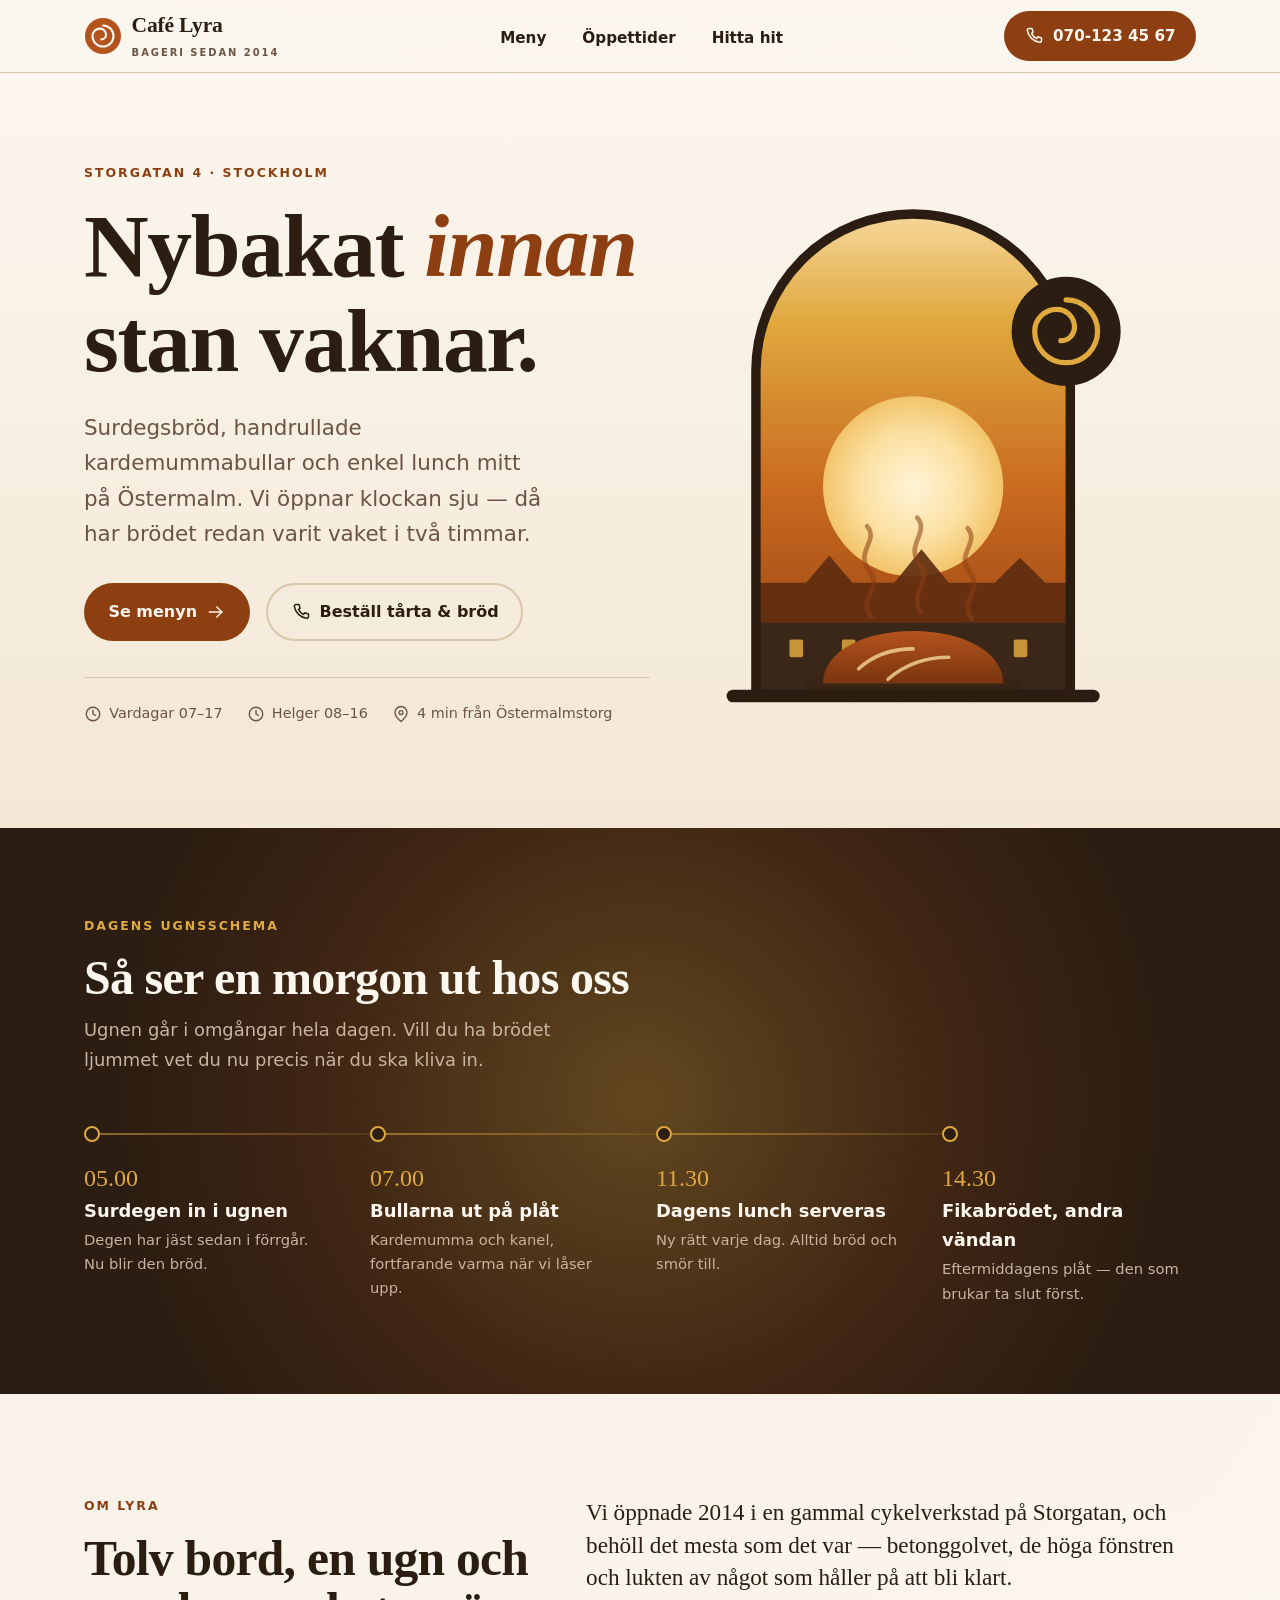
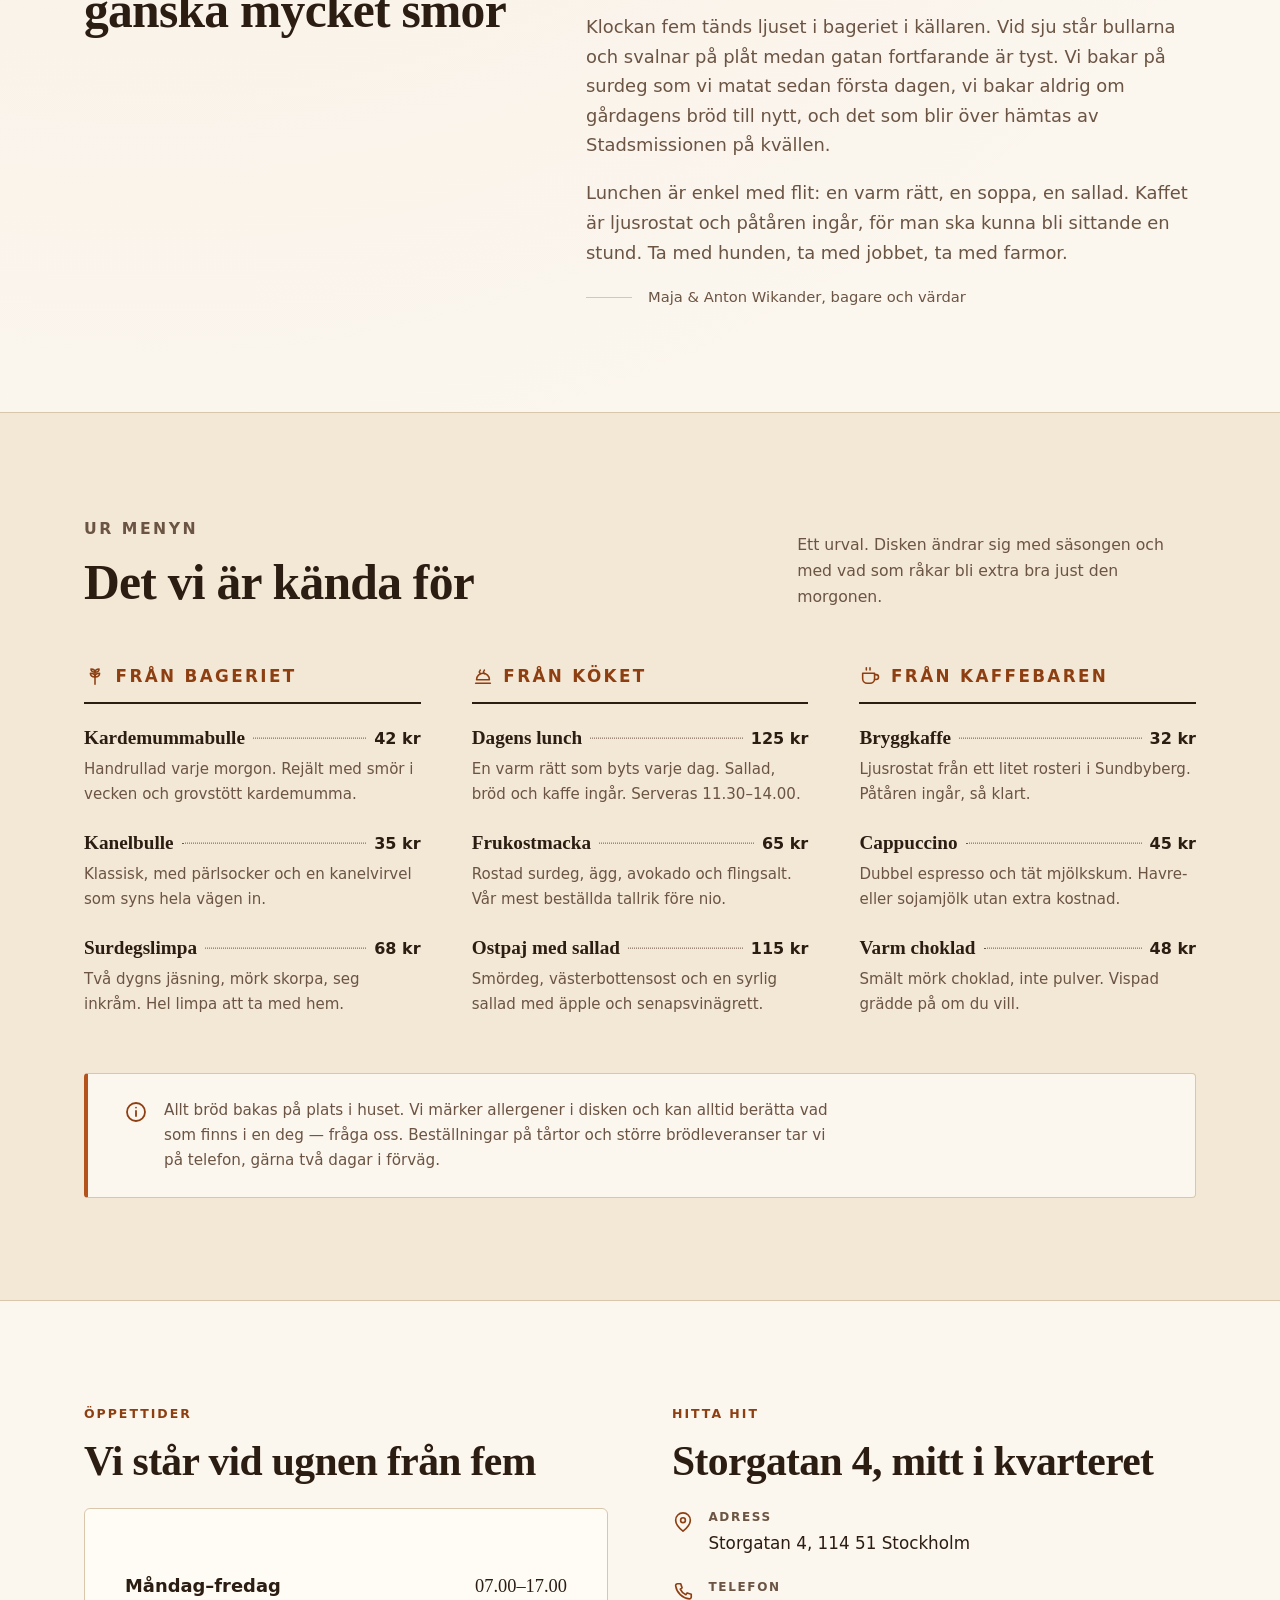
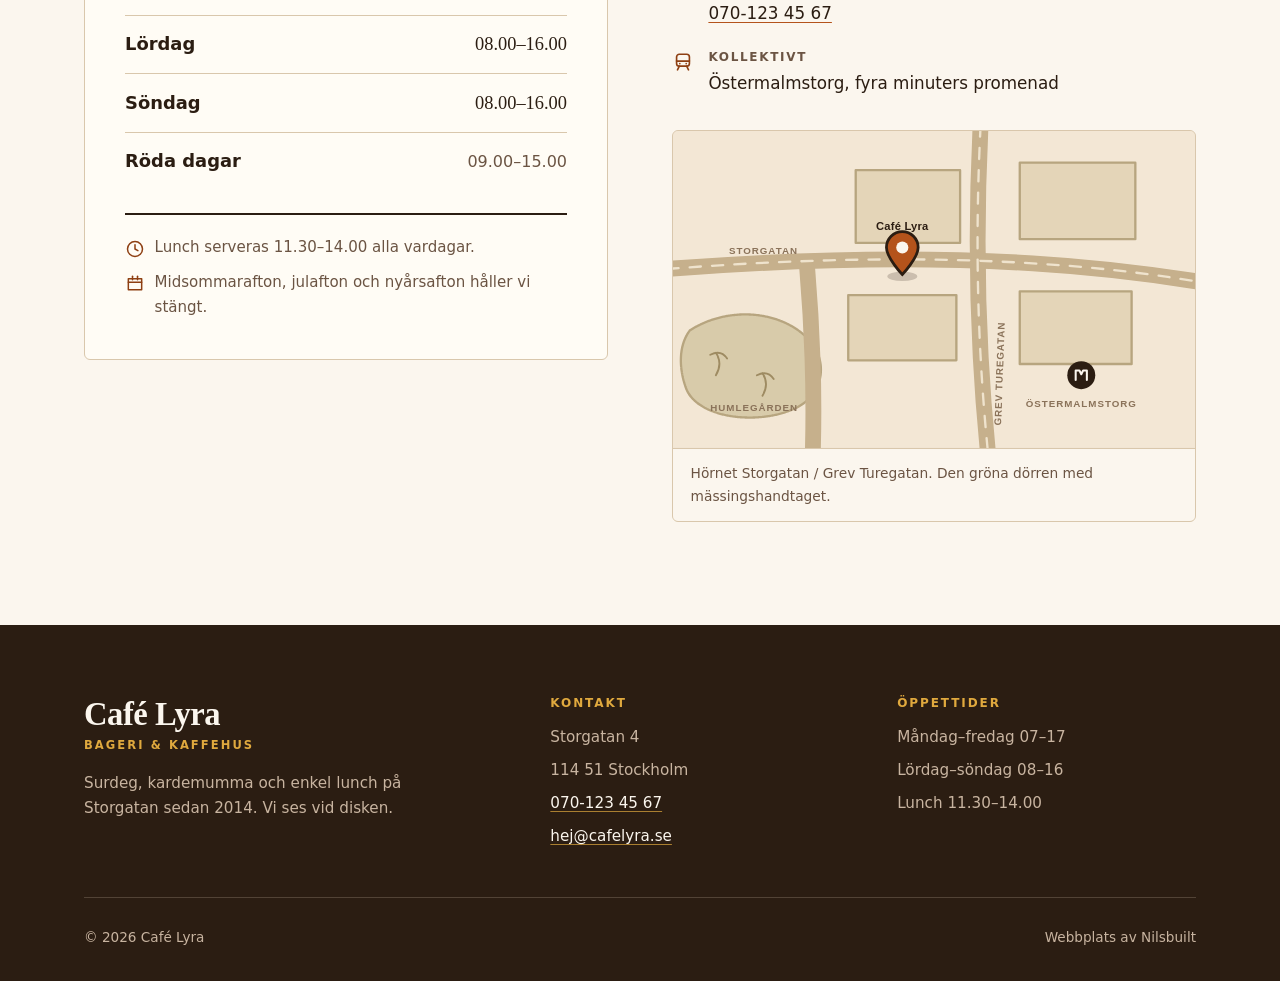
==== commit a37058a2: "fix(cafe-lyra): map labels, duplicate names, fake org number - The sketch map lettered its streets i" ====
--- a/demo/cafe-lyra/index.html
+++ b/demo/cafe-lyra/index.html
@@ -110,7 +110,7 @@
   }
   .on-dark .eyebrow{ color:var(--gold); }
 
-  section, #hitta-hit{ scroll-margin-top:130px; }
+  section, #oppettider, #hitta-hit{ scroll-margin-top:130px; }
 
   /* --- buttons ------------------------------------------------ */
   .btn{
@@ -202,7 +202,7 @@
     .site-nav{ order:3; width:100%; border-top:1px solid var(--rule); padding-top:.5rem; }
     .site-nav ul{ justify-content:space-between; gap:.5rem; }
     .site-nav a{ font-size:.88rem; }
-    section, #hitta-hit{ scroll-margin-top:124px; }
+    section, #oppettider, #hitta-hit{ scroll-margin-top:124px; }
   }
   /* keep wordmark + call button on one row down to 320px */
   @media (max-width:599px){
@@ -557,6 +557,23 @@
     background:var(--sand);
   }
   .map-frame svg{ width:100%; height:auto; }
+  /* Kartetiketter sätts som på en riktig karta — liten, spärrad sans, inte rubrikserifen.
+     CSS vinner över SVG:ns presentationsattribut, så detta styr alla texter i kartan. */
+  .map-frame svg text{
+    font-family:-apple-system,BlinkMacSystemFont,"Segoe UI",Roboto,Helvetica,Arial,sans-serif;
+    font-size:10.5px;
+    font-weight:600;
+    letter-spacing:.1em;
+    text-transform:uppercase;
+    fill:#8A7259;
+  }
+  .map-frame svg text.map-here{
+    font-size:12px;
+    font-weight:700;
+    letter-spacing:.02em;
+    text-transform:none;
+    fill:#2B1D12;
+  }
   .map-caption{
     padding:.85rem 1.1rem;
     background:var(--cream);
@@ -869,7 +886,7 @@
         </p>
         <p class="signature">
           <span class="line" aria-hidden="true"></span>
-          Elin &amp; Johan Wikander, bagare och värdar
+          Maja &amp; Anton Wikander, bagare och värdar
         </p>
       </div>
     </div>
@@ -1018,12 +1035,12 @@
   </section>
 
   <!-- ============ ÖPPETTIDER + HITTA HIT ============ -->
-  <section class="visit" id="oppettider" aria-labelledby="besok-rubrik">
+  <section class="visit" aria-label="Besök oss">
     <div class="wrap visit-grid">
 
-      <div>
+      <div id="oppettider">
         <p class="eyebrow">Öppettider</p>
-        <h2 id="besok-rubrik">Vi står vid ugnen från fem</h2>
+        <h2>Vi står vid ugnen från fem</h2>
         <div class="card">
           <ul class="hours">
             <li><span class="day">Måndag–fredag</span> <span class="time">07.00–17.00</span></li>
@@ -1098,7 +1115,7 @@
               <path d="M46 262c6-10 4-18 0-24"></path><path d="M40 240c8-4 14-2 18 4"></path>
               <path d="M96 284c6-10 4-18 0-24"></path><path d="M90 262c8-4 14-2 18 4"></path>
             </g>
-            <text x="52" y="300" font-family="Georgia, serif" font-size="15" fill="#6B5443">Humlegården</text>
+            <text x="40" y="300" font-family="Georgia, serif" font-size="15" fill="#6B5443">Humlegården</text>
 
             <!-- gator, skissade -->
             <g stroke="#C6B08C" stroke-width="17" stroke-linecap="round" fill="none">
@@ -1133,7 +1150,7 @@
             <g transform="translate(438 262)">
               <circle cx="0" cy="0" r="15" fill="#2B1D12"></circle>
               <path d="M-6 5V-5h4l2 4 2-4h4v10" fill="none" stroke="#FBF6EE" stroke-width="2.2" stroke-linecap="round" stroke-linejoin="round"></path>
-              <text x="22" y="5" font-family="Georgia, serif" font-size="14" fill="#6B5443">Östermalmstorg</text>
+              <text x="0" y="34" text-anchor="middle" font-family="Georgia, serif" font-size="14" fill="#6B5443">Östermalmstorg</text>
             </g>
 
             <!-- Café Lyra: markören -->
@@ -1141,7 +1158,7 @@
               <ellipse cx="0" cy="4" rx="16" ry="5" fill="#2B1D12" opacity=".2"></ellipse>
               <path d="M0 2C0 2-17-16-17-27a17 17 0 1 1 34 0C17-16 0 2 0 2Z" fill="#B4531B" stroke="#2B1D12" stroke-width="3"></path>
               <circle cx="0" cy="-27" r="6.5" fill="#FBF6EE"></circle>
-              <text x="0" y="-46" text-anchor="middle" font-family="Georgia, serif" font-size="18" font-weight="bold" fill="#2B1D12">Café Lyra</text>
+              <text class="map-here" x="0" y="-46" text-anchor="middle" font-family="Georgia, serif" font-size="18" font-weight="bold" fill="#2B1D12">Café Lyra</text>
             </g>
           </svg>
           <p class="map-caption">Hörnet Storgatan / Grev Turegatan. Den gröna dörren med mässingshandtaget.</p>
@@ -1183,7 +1200,7 @@
     </div>
 
     <p class="footer-bottom">
-      <span>&copy; 2026 Café Lyra AB &middot; Org.nr 556123-4567</span>
+      <span>&copy; 2026 Café Lyra</span>
       <span>Webbplats av Nilsbuilt</span>
     </p>
   </div>
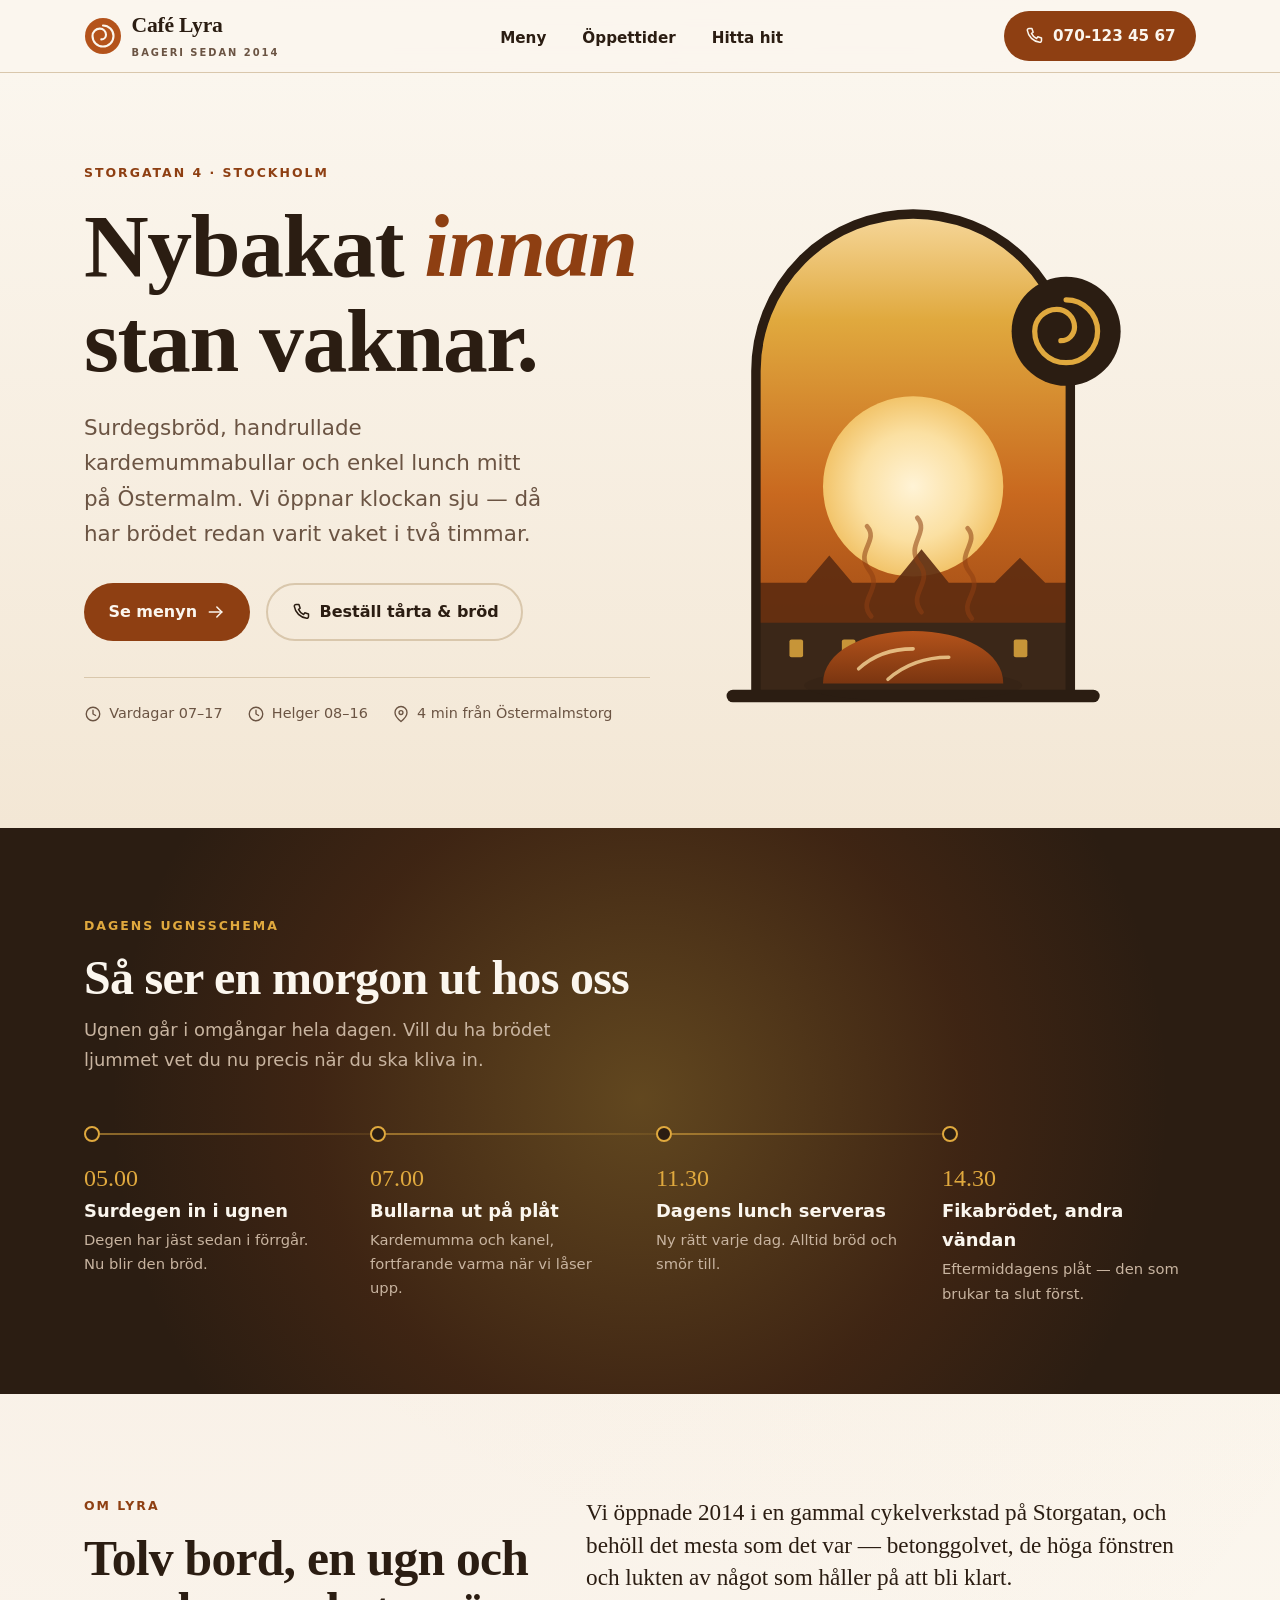
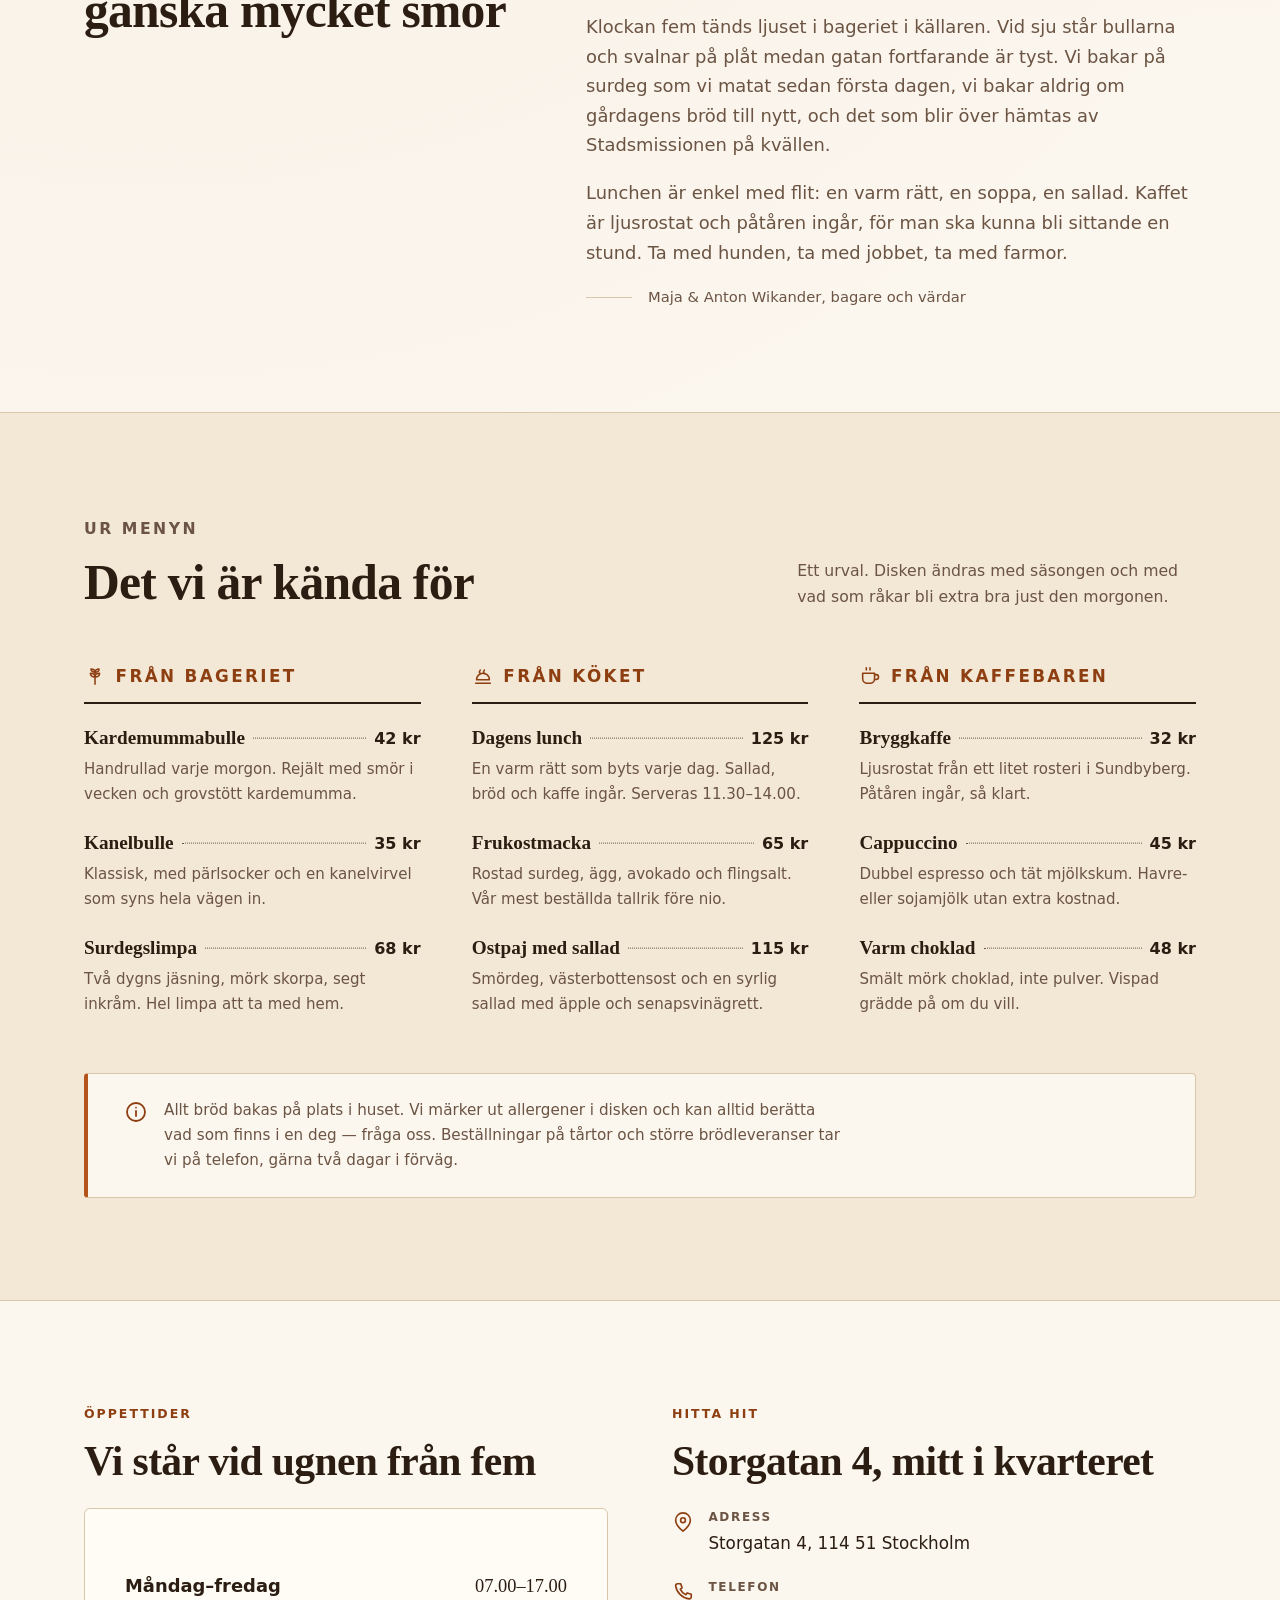
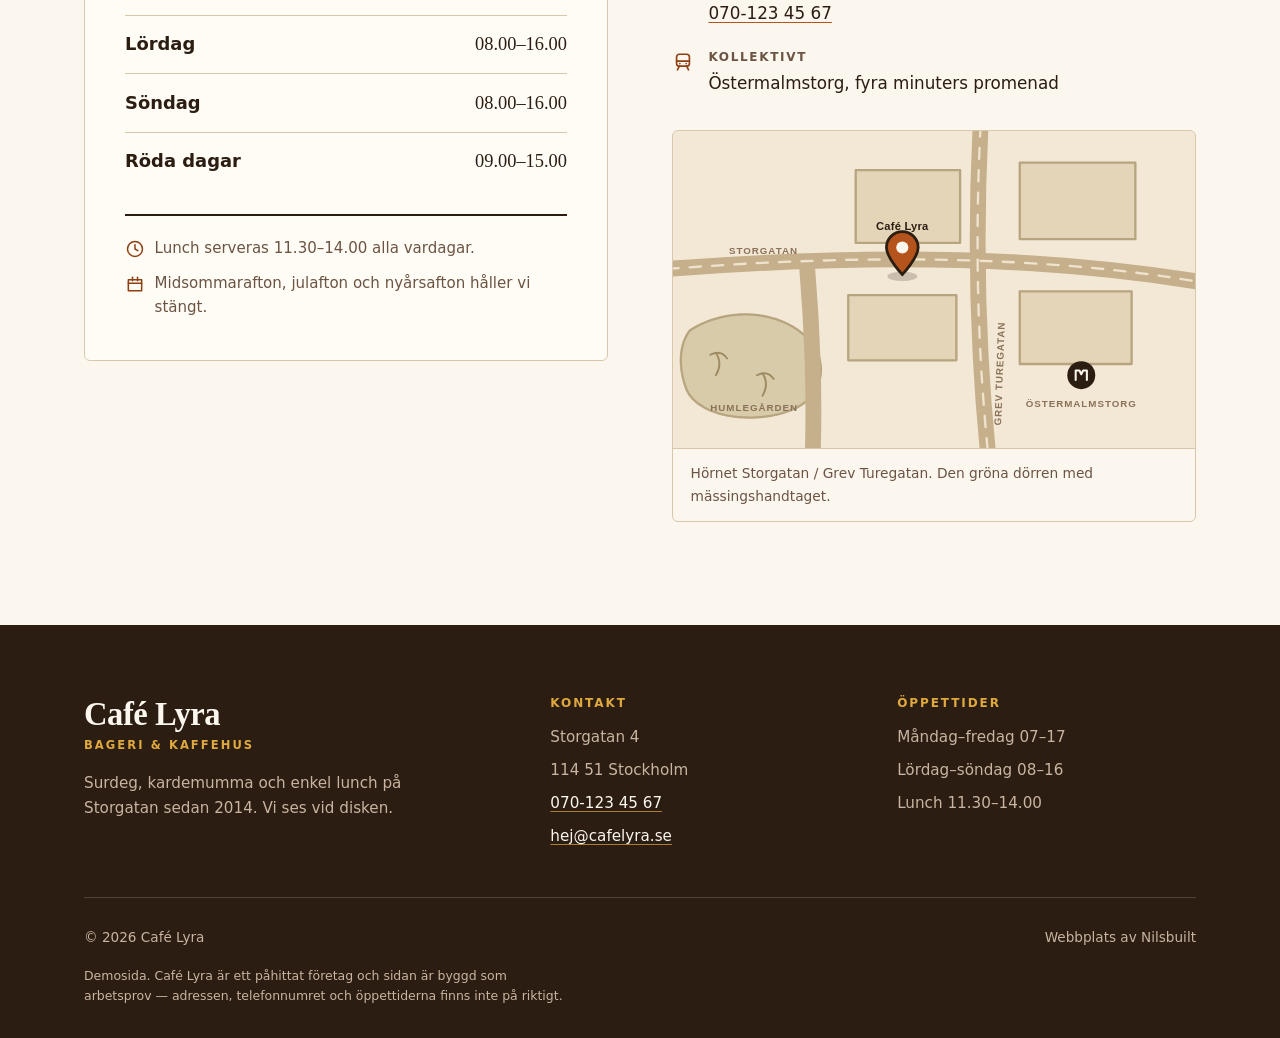
==== commit 99a68515: "fix: Swedish copy review — idiom, parity and honesty Swedish (both demos): - 'star i haret pa nagon'" ====
--- a/demo/cafe-lyra/index.html
+++ b/demo/cafe-lyra/index.html
@@ -637,6 +637,14 @@
   }
   .footer-bottom a{ color:var(--on-dark-soft); }
   .footer-bottom a:hover{ color:var(--gold); }
+  /* Sidan ser äkta ut med avsikt, så den måste säga rakt ut att företaget är påhittat. */
+  .demo-note{
+    max-width:62ch;
+    padding-top:1.1rem;
+    font-size:.78rem;
+    line-height:1.6;
+    color:var(--on-dark-soft);
+  }
 
   /* --- motion -------------------------------------------------- */
   .steam{
@@ -900,7 +908,7 @@
           <p class="eyebrow">Ur menyn</p>
           <h2 id="meny-rubrik">Det vi är kända för</h2>
         </div>
-        <p>Ett urval. Disken ändrar sig med säsongen och med vad som råkar bli extra bra just den morgonen.</p>
+        <p>Ett urval. Disken ändras med säsongen och med vad som råkar bli extra bra just den morgonen.</p>
       </div>
 
       <div class="menu-groups">
@@ -939,7 +947,7 @@
                 <span class="leader" aria-hidden="true"></span>
                 <span class="price">68 kr</span>
               </p>
-              <p class="item-desc">Två dygns jäsning, mörk skorpa, seg inkråm. Hel limpa att ta med hem.</p>
+              <p class="item-desc">Två dygns jäsning, mörk skorpa, segt inkråm. Hel limpa att ta med hem.</p>
             </li>
           </ul>
         </div>
@@ -1026,7 +1034,7 @@
           <circle cx="12" cy="12" r="9"></circle><path d="M12 11v5"></path><path d="M12 7.6h.01"></path>
         </svg>
         <p>
-          Allt bröd bakas på plats i huset. Vi märker allergener i disken och kan alltid berätta vad som
+          Allt bröd bakas på plats i huset. Vi märker ut allergener i disken och kan alltid berätta vad som
           finns i en deg — fråga oss. Beställningar på tårtor och större brödleveranser tar vi på telefon,
           gärna två dagar i förväg.
         </p>
@@ -1046,7 +1054,7 @@
             <li><span class="day">Måndag–fredag</span> <span class="time">07.00–17.00</span></li>
             <li><span class="day">Lördag</span> <span class="time">08.00–16.00</span></li>
             <li><span class="day">Söndag</span> <span class="time">08.00–16.00</span></li>
-            <li><span class="day">Röda dagar</span> <span class="time closed">09.00–15.00</span></li>
+            <li><span class="day">Röda dagar</span> <span class="time">09.00–15.00</span></li>
           </ul>
           <div class="hours-extra">
             <div>
@@ -1203,6 +1211,8 @@
       <span>&copy; 2026 Café Lyra</span>
       <span>Webbplats av Nilsbuilt</span>
     </p>
+
+    <p class="demo-note">Demosida. Café Lyra är ett påhittat företag och sidan är byggd som arbetsprov — adressen, telefonnumret och öppettiderna finns inte på riktigt.</p>
   </div>
 </footer>
 
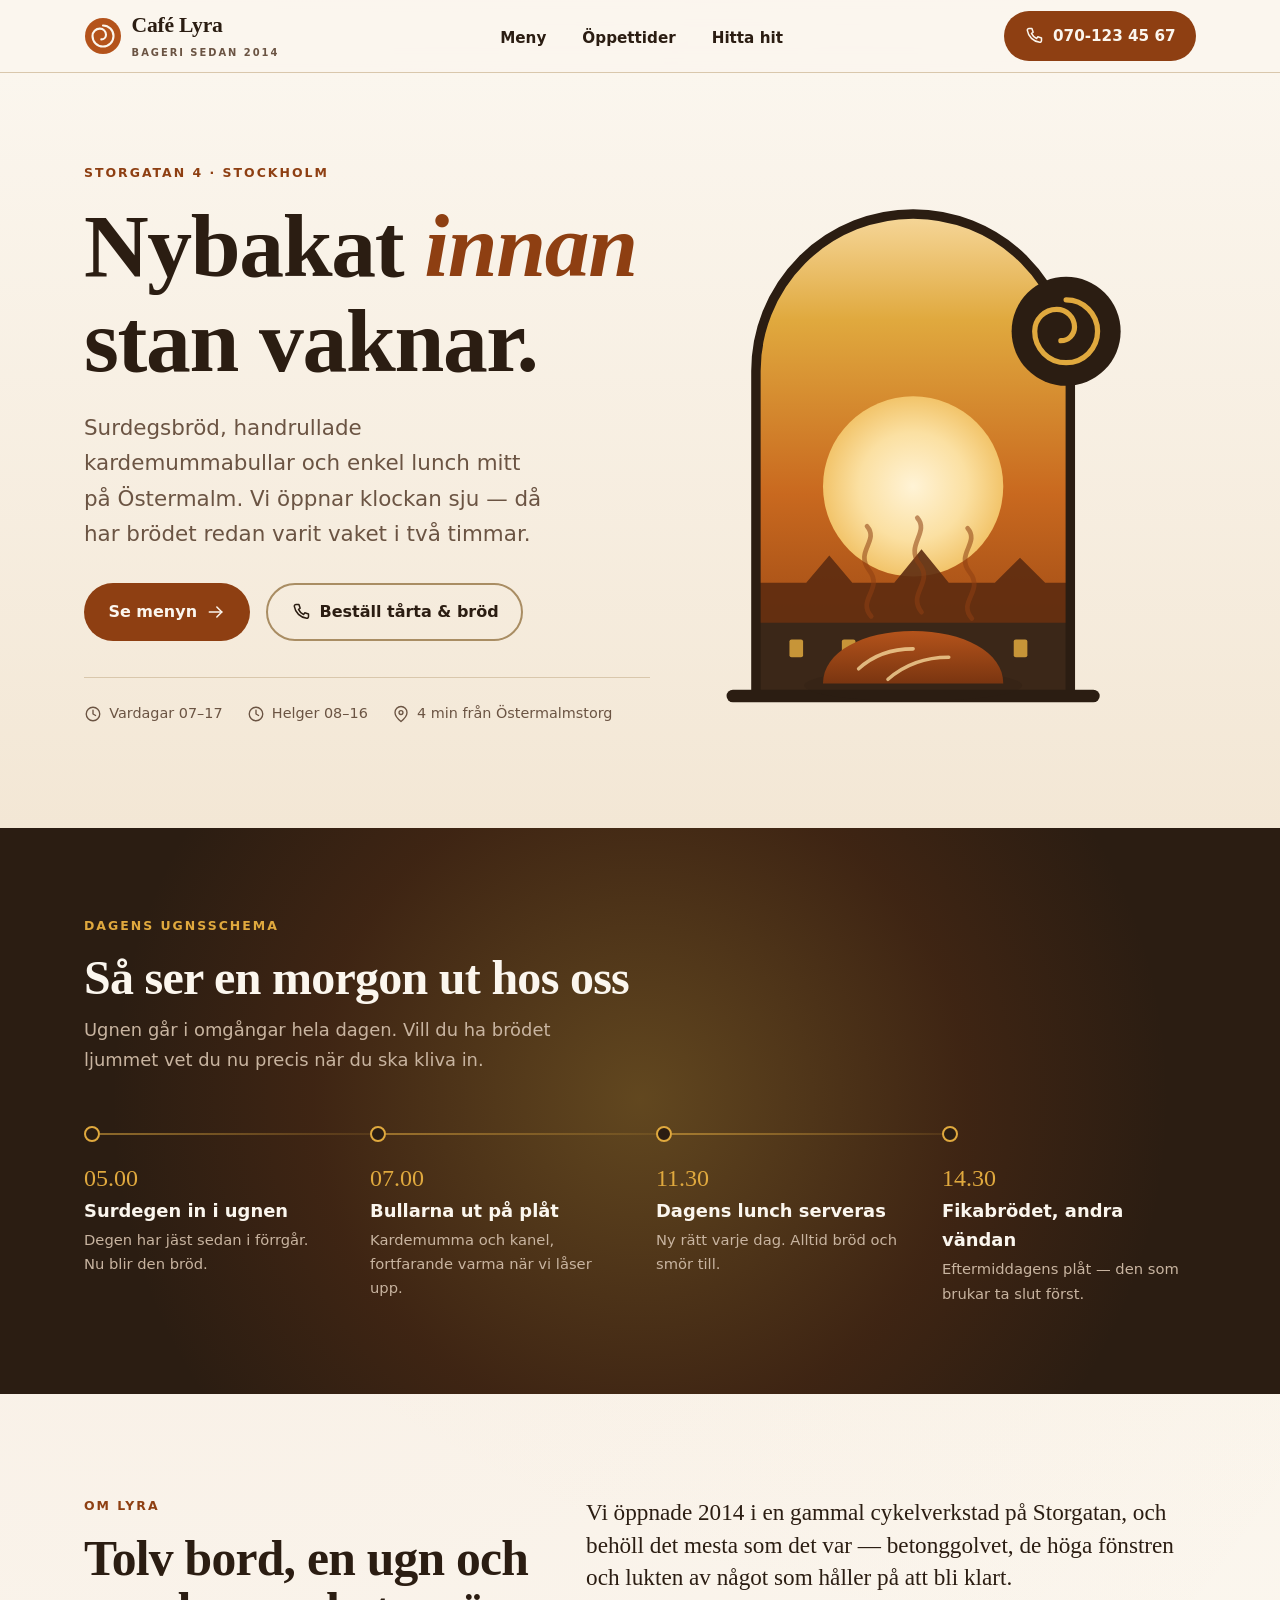
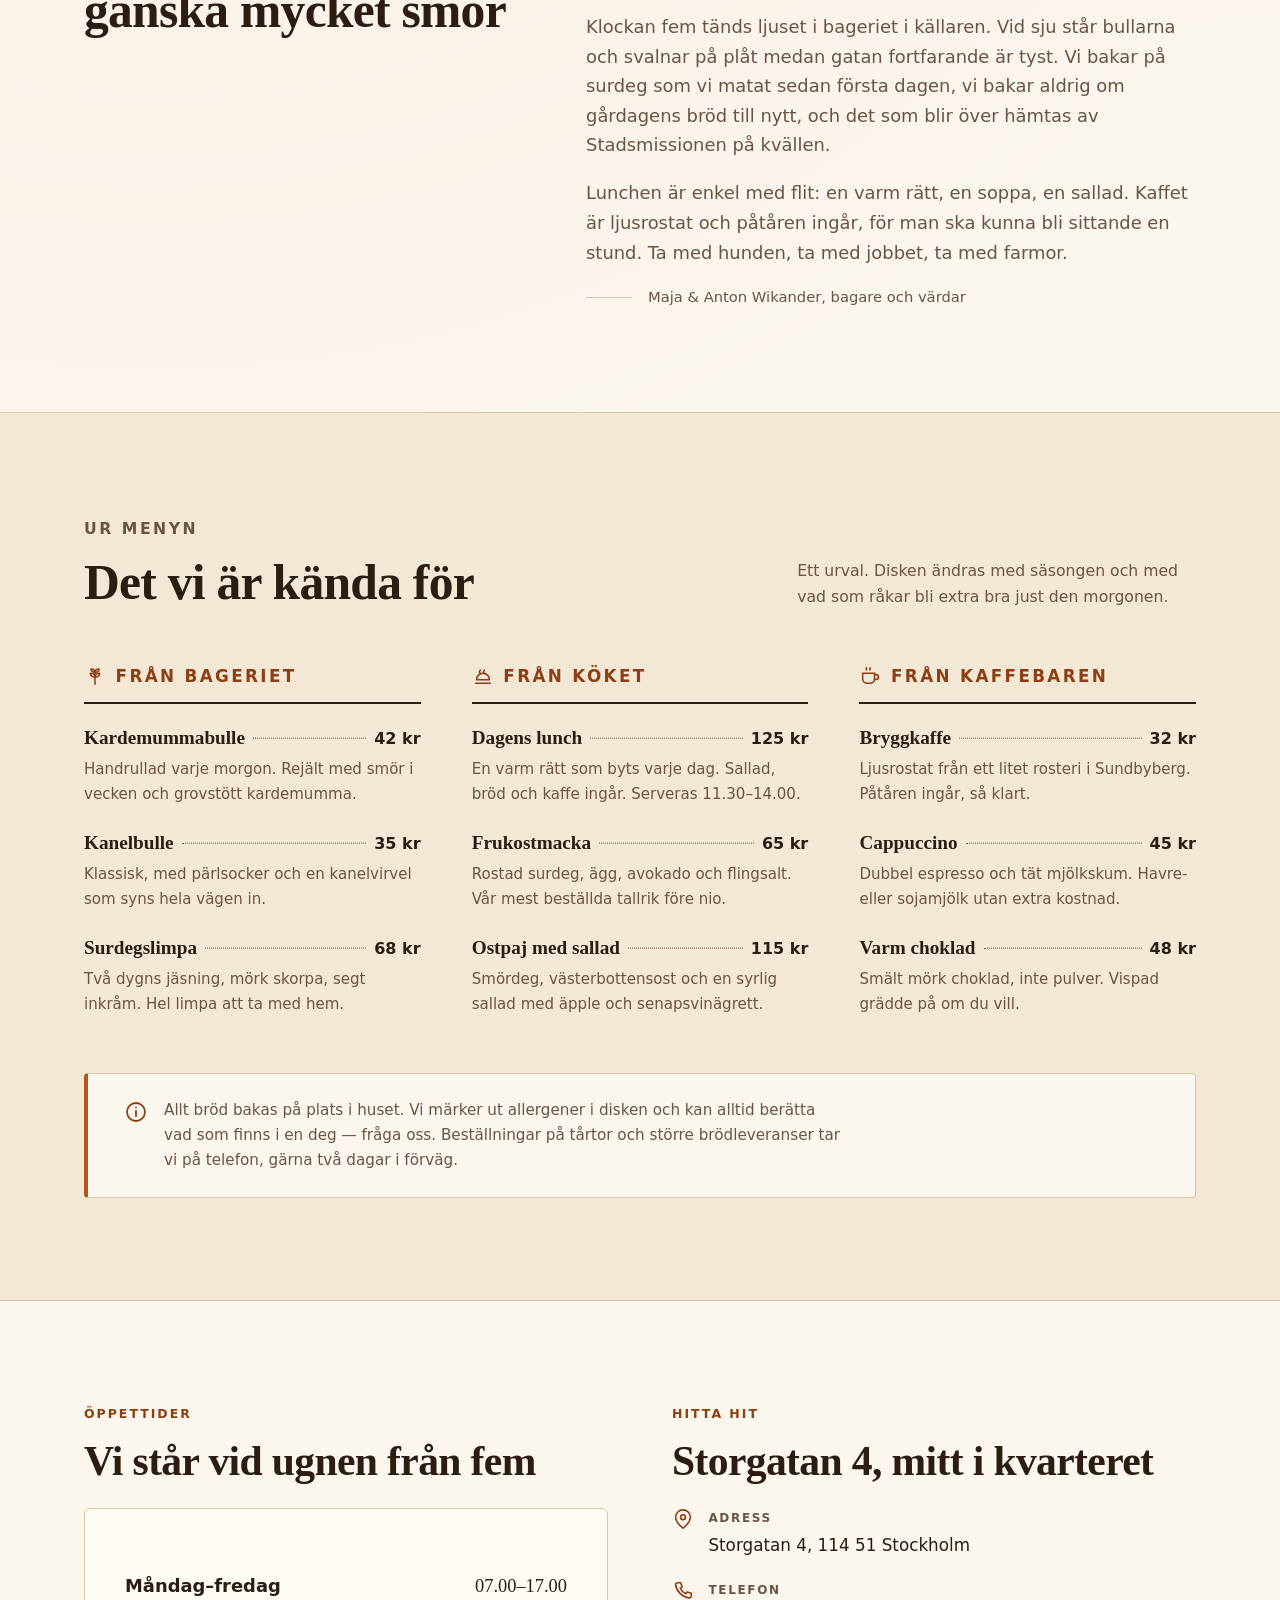
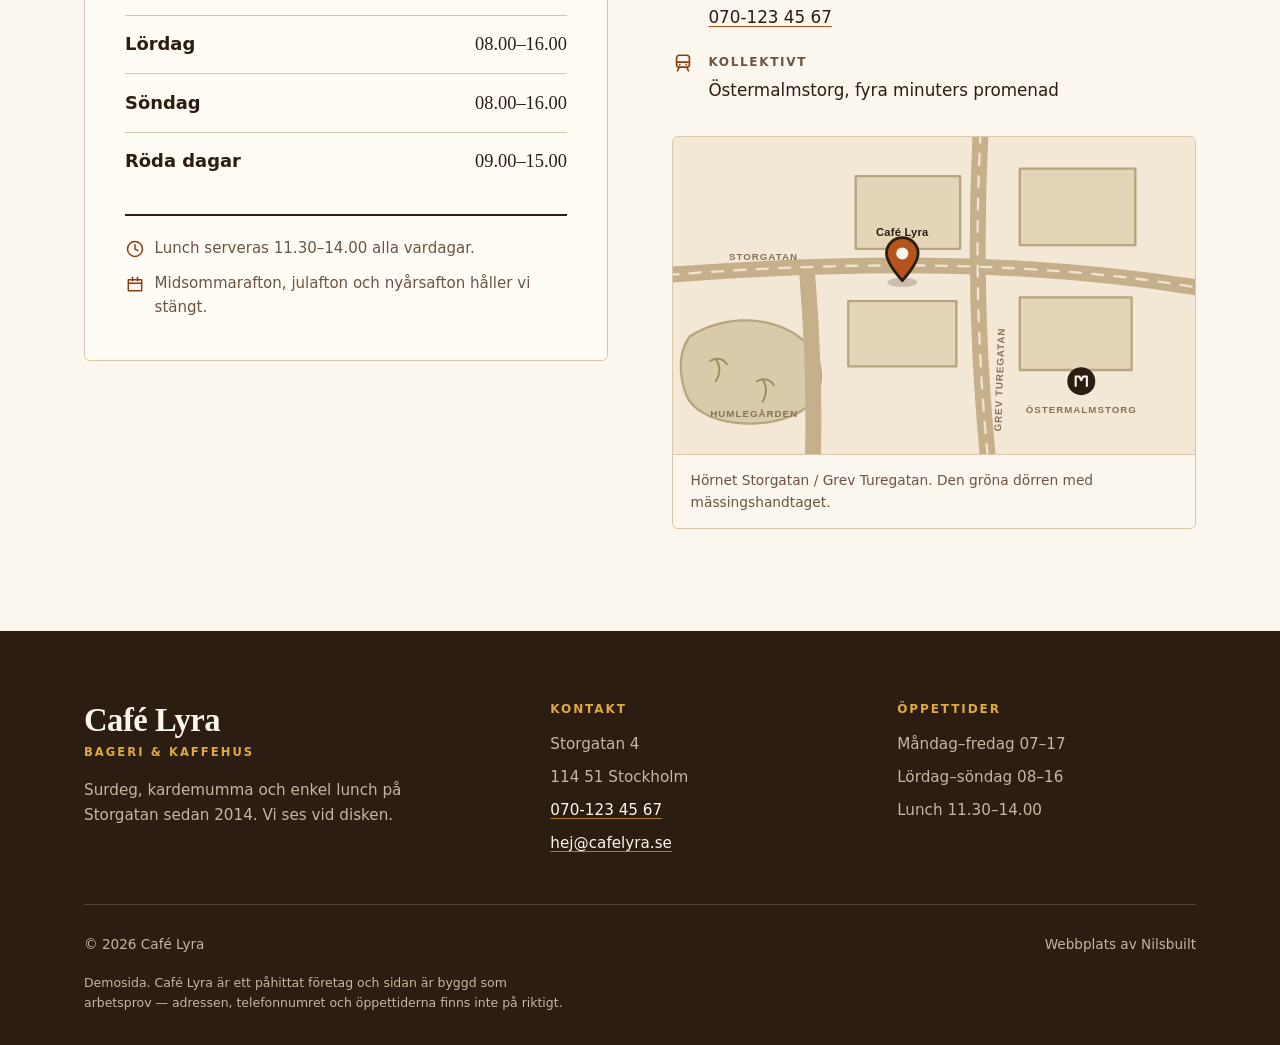
==== commit a45d022c: "fix: accessibility, responsive and code-review findings Security - Salong Nord echoed the raw Namn f" ====
--- a/demo/cafe-lyra/index.html
+++ b/demo/cafe-lyra/index.html
@@ -30,6 +30,7 @@
     --on-dark:    #FBF6EE;
     --on-dark-soft:#C8B4A0;
     --rule:       #D9C7AC;
+    --rule-strong: #A98D63;  /* kontrollramar — 3:1, till skillnad från --rule */
 
     --serif: Georgia, "Iowan Old Style", "Palatino Linotype", "Book Antiqua", Palatino, "Times New Roman", serif;
     --sans: system-ui, -apple-system, "Segoe UI", Roboto, "Helvetica Neue", Arial, sans-serif;
@@ -134,7 +135,7 @@
   .btn-primary:hover{ background:var(--ink); transform:translateY(-2px); }
   .btn-ghost{
     color:var(--ink);
-    border-color:var(--rule);
+    border-color:var(--rule-strong);
     background:transparent;
   }
   .btn-ghost:hover{ border-color:var(--ink); transform:translateY(-2px); }
@@ -539,14 +540,20 @@
 
   .find-details{ margin-bottom:2rem; display:grid; gap:1.25rem; }
   .detail{
-    display:flex; gap:.9rem; align-items:flex-start;
-  }
-  .detail svg{ flex:none; color:var(--amber-deep); margin-top:.2rem; }
+    display:grid; grid-template-columns:22px 1fr; column-gap:.9rem; row-gap:.15rem;
+  }
+  .detail svg{ flex:none; color:var(--amber-deep); }
   .detail dt{
+    display:contents;
     font-size:.75rem; font-weight:700; letter-spacing:.14em;
-    text-transform:uppercase; color:var(--ink-soft); margin-bottom:.15rem;
-  }
-  .detail dd{ margin:0; font-size:1.05rem; }
+    text-transform:uppercase; color:var(--ink-soft);
+  }
+  .detail dt span{
+    grid-column:2; align-self:center;
+    font-size:.75rem; font-weight:700; letter-spacing:.14em;
+    text-transform:uppercase; color:var(--ink-soft);
+  }
+  .detail dd{ grid-column:2; margin:0; font-size:1.05rem; }
   .detail dd a{ color:var(--ink); text-decoration-color:var(--amber); text-underline-offset:3px; }
   .detail dd a:hover{ color:var(--amber-deep); }
 
@@ -635,7 +642,7 @@
     font-size:.85rem;
     color:var(--on-dark-soft);
   }
-  .footer-bottom a{ color:var(--on-dark-soft); }
+  .footer-bottom a{ color:var(--on-dark-soft); text-decoration:underline; text-underline-offset:3px; }
   .footer-bottom a:hover{ color:var(--gold); }
   /* Sidan ser äkta ut med avsikt, så den måste säga rakt ut att företaget är påhittat. */
   .demo-note{
@@ -1079,33 +1086,24 @@
 
         <dl class="find-details">
           <div class="detail">
-            <svg width="22" height="22" viewBox="0 0 24 24" fill="none" stroke="currentColor" stroke-width="1.8" stroke-linecap="round" stroke-linejoin="round" aria-hidden="true" focusable="false">
+            <dt><svg width="22" height="22" viewBox="0 0 24 24" fill="none" stroke="currentColor" stroke-width="1.8" stroke-linecap="round" stroke-linejoin="round" aria-hidden="true" focusable="false">
               <path d="M20 10c0 5.5-8 12-8 12s-8-6.5-8-12a8 8 0 1 1 16 0Z"></path><circle cx="12" cy="10" r="2.6"></circle>
-            </svg>
-            <div>
-              <dt>Adress</dt>
-              <dd>Storgatan 4, 114 51 Stockholm</dd>
-            </div>
+            </svg><span>Adress</span></dt>
+            <dd>Storgatan 4, 114 51 Stockholm</dd>
           </div>
           <div class="detail">
-            <svg width="22" height="22" viewBox="0 0 24 24" fill="none" stroke="currentColor" stroke-width="1.8" stroke-linecap="round" stroke-linejoin="round" aria-hidden="true" focusable="false">
+            <dt><svg width="22" height="22" viewBox="0 0 24 24" fill="none" stroke="currentColor" stroke-width="1.8" stroke-linecap="round" stroke-linejoin="round" aria-hidden="true" focusable="false">
               <path d="M6.5 3h3l1.5 4.5-2 1.4a12 12 0 0 0 6.1 6.1l1.4-2L21 14.5v3a2 2 0 0 1-2.2 2A17 17 0 0 1 4 5.2 2 2 0 0 1 6 3Z"></path>
-            </svg>
-            <div>
-              <dt>Telefon</dt>
-              <dd><a href="tel:+46701234567">070-123 45 67</a></dd>
-            </div>
+            </svg><span>Telefon</span></dt>
+            <dd><a href="tel:+46701234567">070-123 45 67</a></dd>
           </div>
           <div class="detail">
-            <svg width="22" height="22" viewBox="0 0 24 24" fill="none" stroke="currentColor" stroke-width="1.8" stroke-linecap="round" stroke-linejoin="round" aria-hidden="true" focusable="false">
+            <dt><svg width="22" height="22" viewBox="0 0 24 24" fill="none" stroke="currentColor" stroke-width="1.8" stroke-linecap="round" stroke-linejoin="round" aria-hidden="true" focusable="false">
               <rect x="5" y="3.5" width="14" height="13" rx="3"></rect>
               <path d="M5 11h14"></path><path d="m8 16.5-2 4"></path><path d="m16 16.5 2 4"></path>
               <path d="M8.5 13.8h.01"></path><path d="M15.5 13.8h.01"></path>
-            </svg>
-            <div>
-              <dt>Kollektivt</dt>
-              <dd>Östermalmstorg, fyra minuters promenad</dd>
-            </div>
+            </svg><span>Kollektivt</span></dt>
+            <dd>Östermalmstorg, fyra minuters promenad</dd>
           </div>
         </dl>
 
@@ -1123,7 +1121,7 @@
               <path d="M46 262c6-10 4-18 0-24"></path><path d="M40 240c8-4 14-2 18 4"></path>
               <path d="M96 284c6-10 4-18 0-24"></path><path d="M90 262c8-4 14-2 18 4"></path>
             </g>
-            <text x="40" y="300" font-family="Georgia, serif" font-size="15" fill="#6B5443">Humlegården</text>
+            <text x="40" y="300">Humlegården</text>
 
             <!-- gator, skissade -->
             <g stroke="#C6B08C" stroke-width="17" stroke-linecap="round" fill="none">
@@ -1151,14 +1149,14 @@
             </g>
 
             <!-- gatunamn -->
-            <text x="60" y="132" font-family="Georgia, serif" font-size="16" fill="#6B5443">Storgatan</text>
-            <text x="352" y="316" font-family="Georgia, serif" font-size="15" fill="#6B5443" transform="rotate(-88 352 316)">Grev Turegatan</text>
+            <text x="60" y="132">Storgatan</text>
+            <text x="352" y="316" transform="rotate(-88 352 316)">Grev Turegatan</text>
 
             <!-- tunnelbana -->
             <g transform="translate(438 262)">
               <circle cx="0" cy="0" r="15" fill="#2B1D12"></circle>
               <path d="M-6 5V-5h4l2 4 2-4h4v10" fill="none" stroke="#FBF6EE" stroke-width="2.2" stroke-linecap="round" stroke-linejoin="round"></path>
-              <text x="0" y="34" text-anchor="middle" font-family="Georgia, serif" font-size="14" fill="#6B5443">Östermalmstorg</text>
+              <text x="0" y="34" text-anchor="middle">Östermalmstorg</text>
             </g>
 
             <!-- Café Lyra: markören -->
@@ -1166,7 +1164,7 @@
               <ellipse cx="0" cy="4" rx="16" ry="5" fill="#2B1D12" opacity=".2"></ellipse>
               <path d="M0 2C0 2-17-16-17-27a17 17 0 1 1 34 0C17-16 0 2 0 2Z" fill="#B4531B" stroke="#2B1D12" stroke-width="3"></path>
               <circle cx="0" cy="-27" r="6.5" fill="#FBF6EE"></circle>
-              <text class="map-here" x="0" y="-46" text-anchor="middle" font-family="Georgia, serif" font-size="18" font-weight="bold" fill="#2B1D12">Café Lyra</text>
+              <text class="map-here" x="0" y="-46" text-anchor="middle">Café Lyra</text>
             </g>
           </svg>
           <p class="map-caption">Hörnet Storgatan / Grev Turegatan. Den gröna dörren med mässingshandtaget.</p>
